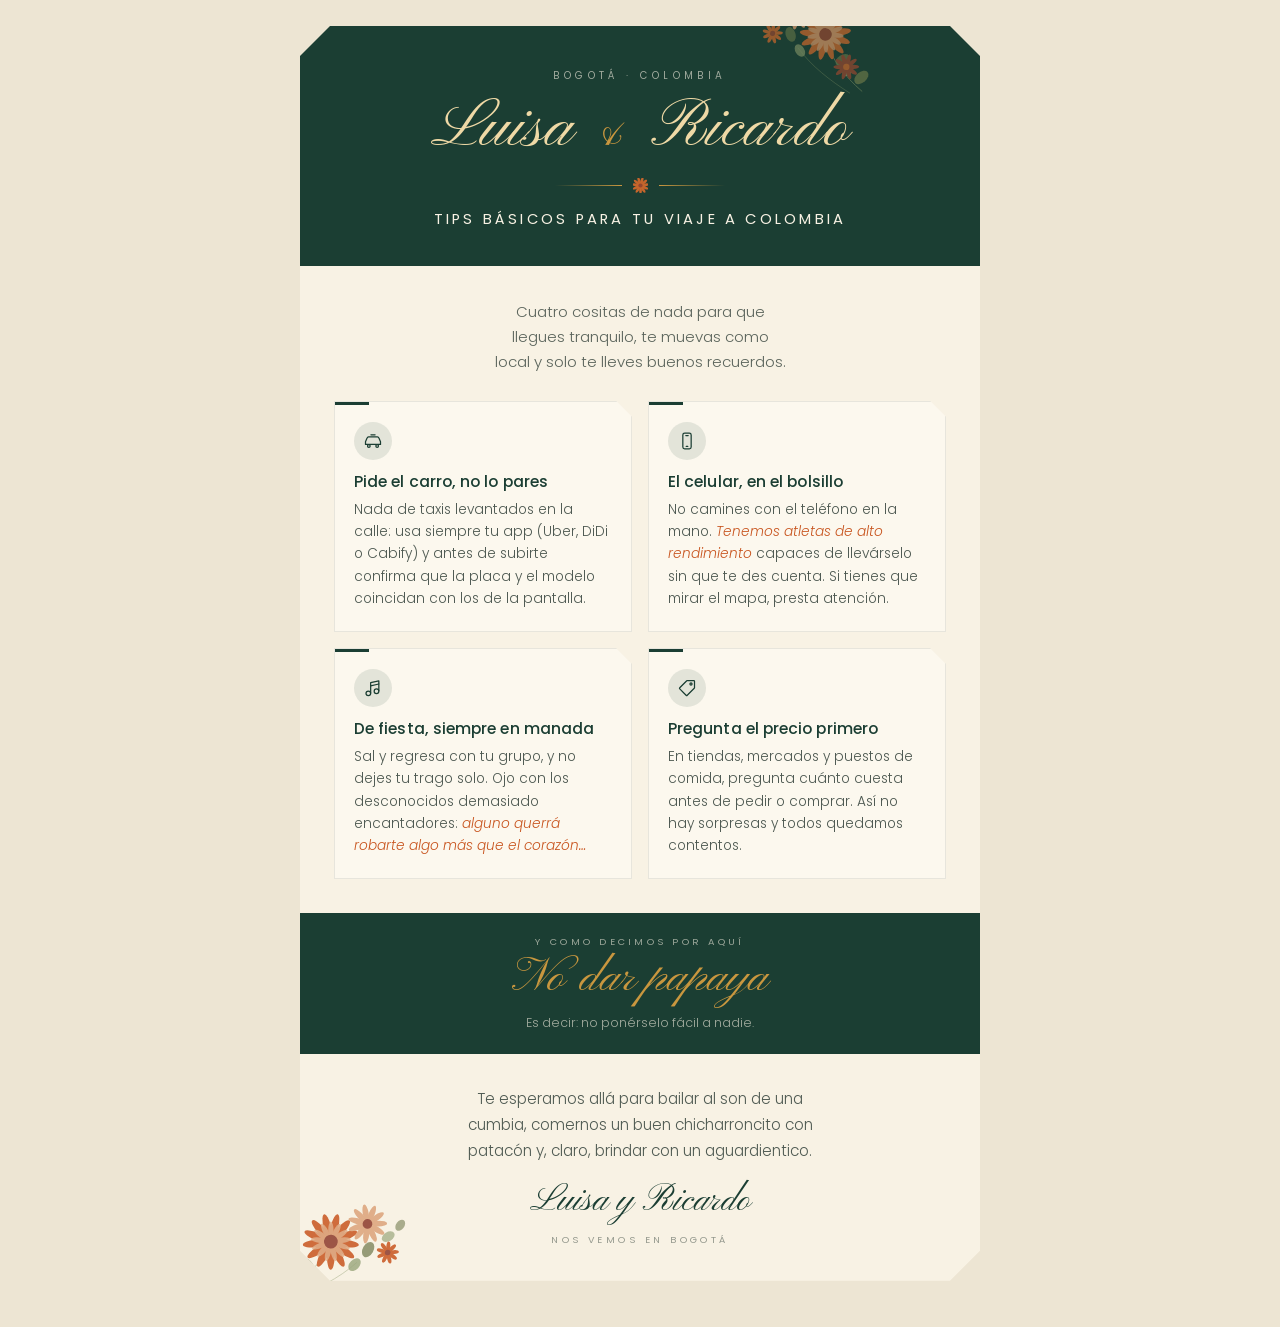
==== tips-colombia-luisa-ricardo-v2.html @ e7cc008c "Web de la boda: invitacion, guia de viaje y RSVP - Portada con carrusel de fotos y cuenta regresiva " ====
<!DOCTYPE html>
<html lang="es">
<head>
<meta charset="UTF-8">
<meta name="viewport" content="width=device-width, initial-scale=1">
<title>Tips básicos para tu viaje a Colombia · Luisa y Ricardo</title>
<link rel="preconnect" href="https://fonts.googleapis.com">
<link rel="preconnect" href="https://fonts.gstatic.com" crossorigin>
<link href="https://fonts.googleapis.com/css2?family=Pinyon+Script&family=Poppins:wght@300;400;500&display=swap" rel="stylesheet">
<style>
  :root{
    --lino:#F8F2E4;
    --lino-claro:#FCF8EE;
    --bosque:#1B3E33;
    --bosque-hondo:#14302700;
    --oliva:#5F6B3A;
    --salvia:#8A9A6B;
    --naranja:#C8551F;
    --vino:#6B1B2C;
    --oro:#C9973F;
    --oro-claro:#EFD9A6;
    --tinta:#33413A;
    --script:'Pinyon Script','Snell Roundhand',cursive;
    --sans:'Poppins','Century Gothic','Helvetica Neue',Arial,sans-serif;
    --corte:30px;
  }

  *{box-sizing:border-box;margin:0;padding:0}

  body{
    background:#EDE5D3;
    font-family:var(--sans);
    font-weight:300;
    color:var(--tinta);
    display:flex;
    justify-content:center;
    padding:26px 13px 46px;
    -webkit-font-smoothing:antialiased;
  }

  .hoja{
    width:100%;
    max-width:680px;
    background:var(--lino);
    overflow:hidden;
    clip-path:polygon(var(--corte) 0,calc(100% - var(--corte)) 0,100% var(--corte),100% calc(100% - var(--corte)),calc(100% - var(--corte)) 100%,var(--corte) 100%,0 calc(100% - var(--corte)),0 var(--corte));
    animation:entrada .8s ease-out both;
  }

  /* ---------- Cabecera ---------- */
  .cabecera{
    background:var(--bosque);
    text-align:center;
    padding:clamp(30px,7vw,42px) 26px clamp(26px,6vw,34px);
  }

  .lugar{
    font-size:.63rem;
    font-weight:400;
    letter-spacing:.44em;
    text-transform:uppercase;
    color:rgba(248,242,228,.6);
  }

  .nombres{
    font-family:var(--script);
    font-weight:400;
    font-size:clamp(2.9rem,11vw,4.2rem);
    line-height:1;
    color:var(--oro-claro);
    margin-top:12px;
  }
  .nombres .y{color:var(--oro);font-size:.72em;padding:0 .08em}

  .ramita-fila{
    display:flex;
    align-items:center;
    justify-content:center;
    gap:11px;
    width:170px;
    margin:15px auto 14px;
  }
  .ramita-fila .hilo{flex:1;height:1px;background:linear-gradient(90deg,transparent,var(--oro))}
  .ramita-fila .hilo:last-child{background:linear-gradient(90deg,var(--oro),transparent)}

  .titulo{
    font-size:clamp(.76rem,3vw,.92rem);
    font-weight:400;
    letter-spacing:.22em;
    text-transform:uppercase;
    color:var(--lino);
    line-height:1.7;
  }


  /* ---------- Flores ---------- */
  .cabecera,.cierre{position:relative;overflow:hidden}
  .cabecera>*:not(.ramillete),.cierre>*:not(.ramillete){position:relative;z-index:2}

  .ramillete{
    position:absolute;
    width:clamp(112px,23vw,168px);
    height:auto;
    pointer-events:none;
    z-index:0;
  }
  .ramillete--cabecera{
    width:clamp(96px,19vw,128px);
    top:-25px;right:-30px;
    transform:scaleX(-1) rotate(-6deg);
    transform-origin:top left;
    opacity:.72;
  }
  .ramillete--cierre{
    width:clamp(104px,20vw,140px);
    bottom:-26px;left:-28px;
    transform:rotate(6deg);
    opacity:.85;
  }
  .flor-divisor{width:15px;height:15px;flex:0 0 auto}

  /* ---------- Cuerpo ---------- */
  .cuerpo{padding:clamp(24px,5.5vw,34px) clamp(18px,5vw,34px) clamp(26px,6vw,34px)}

  .entrada{
    text-align:center;
    font-size:.94rem;
    line-height:1.65;
    color:rgba(51,65,58,.8);
    max-width:44ch;
    margin:0 auto clamp(20px,4.5vw,26px);
    text-wrap:balance;
  }

  .tips{
    list-style:none;
    display:grid;
    grid-template-columns:1fr 1fr;
    gap:clamp(12px,2.6vw,16px);
  }

  .tip{
    --acento:var(--bosque);
    position:relative;
    background:var(--lino-claro);
    border:1px solid rgba(51,65,58,.1);
    padding:20px 19px 21px;
    clip-path:polygon(0 0,calc(100% - 16px) 0,100% 16px,100% 100%,0 100%);
  }
  .tip::after{
    content:"";
    position:absolute;
    top:0;left:0;
    width:34px;height:3px;
    background:var(--acento);
  }


  .sello{
    width:38px;height:38px;
    display:grid;place-items:center;
    border-radius:50%;
    background:color-mix(in srgb,var(--acento) 11%,transparent);
    margin-bottom:12px;
  }
  .sello svg{width:20px;height:20px;stroke:var(--acento);fill:none;stroke-width:1.5;stroke-linecap:round;stroke-linejoin:round}

  .tip h3{
    font-size:.98rem;
    font-weight:500;
    letter-spacing:.005em;
    color:var(--acento);
    line-height:1.3;
    margin-bottom:7px;
  }
  .tip p{font-size:.855rem;line-height:1.62;color:rgba(51,65,58,.88)}
  .guino{color:var(--naranja);font-style:italic}

  /* ---------- Franja del dicho ---------- */
  .franja{
    background:var(--bosque);
    text-align:center;
    padding:22px 24px 20px;
  }
  .franja .previa{
    font-size:.6rem;
    font-weight:400;
    letter-spacing:.34em;
    text-transform:uppercase;
    color:rgba(248,242,228,.58);
  }
  .franja strong{
    display:block;
    font-family:var(--script);
    font-weight:400;
    font-size:clamp(2.2rem,8vw,3rem);
    line-height:1.1;
    color:var(--oro);
    margin:4px 0 3px;
  }
  .franja em{font-style:normal;font-size:.78rem;color:rgba(248,242,228,.62)}

  /* ---------- Cierre ---------- */
  .cierre{
    text-align:center;
    padding:clamp(24px,5.5vw,32px) clamp(22px,5vw,36px) clamp(26px,6vw,34px);
  }
  .cierre .despedida{
    font-size:.95rem;
    line-height:1.7;
    color:rgba(51,65,58,.85);
    max-width:46ch;
    margin:0 auto;
    text-wrap:balance;
  }
  .firma{
    font-family:var(--script);
    font-size:clamp(1.8rem,6.5vw,2.3rem);
    color:var(--bosque);
    margin-top:16px;
    line-height:1.2;
  }
  .nosvemos{
    font-size:.6rem;
    font-weight:400;
    letter-spacing:.36em;
    text-transform:uppercase;
    color:rgba(51,65,58,.5);
    margin-top:9px;
  }

  @keyframes entrada{from{opacity:0;transform:translateY(12px)}to{opacity:1;transform:none}}
  @media (prefers-reduced-motion:reduce){.hoja{animation:none}}

  @media (max-width:520px){
    :root{--corte:22px}
    .tips{grid-template-columns:1fr}
    .tip{padding:17px 17px 18px}
  }

  @media print{
    @page{size:A4;margin:9mm}
    body{background:#fff;padding:0;display:block}
    *{-webkit-print-color-adjust:exact;print-color-adjust:exact}
    .hoja{max-width:100%;animation:none}
    .cabecera{padding:24px 26px 21px}
    .nombres{font-size:3.1rem;margin-top:9px}
    .ramita-fila{margin:12px auto 12px}
    .titulo{font-size:.84rem}
    .cuerpo{padding:20px 32px 21px}
    .entrada{margin-bottom:16px;font-size:.9rem}
    .tips{grid-template-columns:1fr 1fr;gap:13px}
    .tip{padding:15px 16px 16px}
    .sello{width:33px;height:33px;margin-bottom:9px}
    .sello svg{width:18px;height:18px}
    .franja{padding:15px 24px 14px}
    .franja strong{font-size:2.4rem}
    .cierre{padding:20px 36px 24px}
    .firma{font-size:1.95rem;margin-top:10px}
    .nosvemos{margin-top:7px}
  }
</style>
</head>
<body>

<div class="hoja">

  <header class="cabecera">
    <svg class="ramillete ramillete--cabecera" viewBox="0 0 170 130" xmlns="http://www.w3.org/2000/svg" aria-hidden="true"><path d="M14 122C40 104 58 84 70 58" fill="none" stroke="#8A9A6B" stroke-width="1.1" stroke-linecap="round" opacity="0.75"/><path d="M30 126C58 112 84 96 104 74" fill="none" stroke="#8A9A6B" stroke-width="0.9" stroke-linecap="round" opacity="0.6"/><path d="M62 60C74 44 92 34 116 30" fill="none" stroke="#8A9A6B" stroke-width="0.9" stroke-linecap="round" opacity="0.6"/><ellipse cx="0" cy="-11.0" rx="7.0" ry="11.0" fill="#6E7C4A" opacity="0.9" transform="translate(24,112) rotate(-42)"/><ellipse cx="0" cy="-9.5" rx="6.2" ry="9.5" fill="#8A9A6B" opacity="0.85" transform="translate(40,104) rotate(-28)"/><ellipse cx="0" cy="-10.5" rx="6.8" ry="10.5" fill="#6E7C4A" opacity="0.8" transform="translate(52,90) rotate(-52)"/><ellipse cx="0" cy="-9.0" rx="6.0" ry="9.0" fill="#8A9A6B" opacity="0.8" transform="translate(96,84) rotate(38)"/><ellipse cx="0" cy="-10.0" rx="6.5" ry="10.0" fill="#6E7C4A" opacity="0.75" transform="translate(112,66) rotate(24)"/><ellipse cx="0" cy="-8.5" rx="5.6" ry="8.5" fill="#8A9A6B" opacity="0.7" transform="translate(132,44) rotate(52)"/><ellipse cx="0" cy="-7.5" rx="5.0" ry="7.5" fill="#6E7C4A" opacity="0.6" transform="translate(148,30) rotate(30)"/><g transform="translate(70,52)"><g fill="#C4652C"><ellipse cx="0" cy="-18.6" rx="4.6" ry="15.6" transform="rotate(8.0)"/><ellipse cx="0" cy="-18.6" rx="4.6" ry="15.6" transform="rotate(35.7)"/><ellipse cx="0" cy="-18.6" rx="4.6" ry="15.6" transform="rotate(63.4)"/><ellipse cx="0" cy="-18.6" rx="4.6" ry="15.6" transform="rotate(91.1)"/><ellipse cx="0" cy="-18.6" rx="4.6" ry="15.6" transform="rotate(118.8)"/><ellipse cx="0" cy="-18.6" rx="4.6" ry="15.6" transform="rotate(146.5)"/><ellipse cx="0" cy="-18.6" rx="4.6" ry="15.6" transform="rotate(174.2)"/><ellipse cx="0" cy="-18.6" rx="4.6" ry="15.6" transform="rotate(201.8)"/><ellipse cx="0" cy="-18.6" rx="4.6" ry="15.6" transform="rotate(229.5)"/><ellipse cx="0" cy="-18.6" rx="4.6" ry="15.6" transform="rotate(257.2)"/><ellipse cx="0" cy="-18.6" rx="4.6" ry="15.6" transform="rotate(284.9)"/><ellipse cx="0" cy="-18.6" rx="4.6" ry="15.6" transform="rotate(312.6)"/><ellipse cx="0" cy="-18.6" rx="4.6" ry="15.6" transform="rotate(340.3)"/></g><g fill="#D49A6E" opacity=".85"><ellipse cx="0" cy="-13.5" rx="3.3" ry="10.8" transform="rotate(21.8)"/><ellipse cx="0" cy="-13.5" rx="3.3" ry="10.8" transform="rotate(49.5)"/><ellipse cx="0" cy="-13.5" rx="3.3" ry="10.8" transform="rotate(77.2)"/><ellipse cx="0" cy="-13.5" rx="3.3" ry="10.8" transform="rotate(104.9)"/><ellipse cx="0" cy="-13.5" rx="3.3" ry="10.8" transform="rotate(132.6)"/><ellipse cx="0" cy="-13.5" rx="3.3" ry="10.8" transform="rotate(160.3)"/><ellipse cx="0" cy="-13.5" rx="3.3" ry="10.8" transform="rotate(188.0)"/><ellipse cx="0" cy="-13.5" rx="3.3" ry="10.8" transform="rotate(215.7)"/><ellipse cx="0" cy="-13.5" rx="3.3" ry="10.8" transform="rotate(243.4)"/><ellipse cx="0" cy="-13.5" rx="3.3" ry="10.8" transform="rotate(271.1)"/><ellipse cx="0" cy="-13.5" rx="3.3" ry="10.8" transform="rotate(298.8)"/><ellipse cx="0" cy="-13.5" rx="3.3" ry="10.8" transform="rotate(326.5)"/><ellipse cx="0" cy="-13.5" rx="3.3" ry="10.8" transform="rotate(354.2)"/></g><circle r="8.4" fill="#93472F"/></g><g transform="translate(112,26)"><g fill="#D49A6E"><ellipse cx="0" cy="-13.0" rx="3.6" ry="10.9" transform="rotate(17.0)"/><ellipse cx="0" cy="-13.0" rx="3.6" ry="10.9" transform="rotate(49.7)"/><ellipse cx="0" cy="-13.0" rx="3.6" ry="10.9" transform="rotate(82.5)"/><ellipse cx="0" cy="-13.0" rx="3.6" ry="10.9" transform="rotate(115.2)"/><ellipse cx="0" cy="-13.0" rx="3.6" ry="10.9" transform="rotate(147.9)"/><ellipse cx="0" cy="-13.0" rx="3.6" ry="10.9" transform="rotate(180.6)"/><ellipse cx="0" cy="-13.0" rx="3.6" ry="10.9" transform="rotate(213.4)"/><ellipse cx="0" cy="-13.0" rx="3.6" ry="10.9" transform="rotate(246.1)"/><ellipse cx="0" cy="-13.0" rx="3.6" ry="10.9" transform="rotate(278.8)"/><ellipse cx="0" cy="-13.0" rx="3.6" ry="10.9" transform="rotate(311.5)"/><ellipse cx="0" cy="-13.0" rx="3.6" ry="10.9" transform="rotate(344.3)"/></g><circle r="5.9" fill="#93472F"/></g><g transform="translate(38,92)"><g fill="#93472F"><ellipse cx="0" cy="-9.3" rx="2.8" ry="7.8" transform="rotate(25.0)"/><ellipse cx="0" cy="-9.3" rx="2.8" ry="7.8" transform="rotate(61.0)"/><ellipse cx="0" cy="-9.3" rx="2.8" ry="7.8" transform="rotate(97.0)"/><ellipse cx="0" cy="-9.3" rx="2.8" ry="7.8" transform="rotate(133.0)"/><ellipse cx="0" cy="-9.3" rx="2.8" ry="7.8" transform="rotate(169.0)"/><ellipse cx="0" cy="-9.3" rx="2.8" ry="7.8" transform="rotate(205.0)"/><ellipse cx="0" cy="-9.3" rx="2.8" ry="7.8" transform="rotate(241.0)"/><ellipse cx="0" cy="-9.3" rx="2.8" ry="7.8" transform="rotate(277.0)"/><ellipse cx="0" cy="-9.3" rx="2.8" ry="7.8" transform="rotate(313.0)"/><ellipse cx="0" cy="-9.3" rx="2.8" ry="7.8" transform="rotate(349.0)"/></g><circle r="4.2" fill="#C4652C"/></g><g transform="translate(140,58)"><g fill="#C4652C"><ellipse cx="0" cy="-7.4" rx="2.4" ry="6.2" transform="rotate(40.0)"/><ellipse cx="0" cy="-7.4" rx="2.4" ry="6.2" transform="rotate(80.0)"/><ellipse cx="0" cy="-7.4" rx="2.4" ry="6.2" transform="rotate(120.0)"/><ellipse cx="0" cy="-7.4" rx="2.4" ry="6.2" transform="rotate(160.0)"/><ellipse cx="0" cy="-7.4" rx="2.4" ry="6.2" transform="rotate(200.0)"/><ellipse cx="0" cy="-7.4" rx="2.4" ry="6.2" transform="rotate(240.0)"/><ellipse cx="0" cy="-7.4" rx="2.4" ry="6.2" transform="rotate(280.0)"/><ellipse cx="0" cy="-7.4" rx="2.4" ry="6.2" transform="rotate(320.0)"/><ellipse cx="0" cy="-7.4" rx="2.4" ry="6.2" transform="rotate(360.0)"/></g><circle r="3.4" fill="#93472F"/></g></svg>
    <p class="lugar">Bogotá · Colombia</p>
    <h1 class="nombres">Luisa <span class="y">&amp;</span> Ricardo</h1>
    <div class="ramita-fila"><span class="hilo"></span><svg class="flor-divisor" viewBox="-17 -17 34 34" xmlns="http://www.w3.org/2000/svg" aria-hidden="true"><g transform="translate(0,0)"><g fill="#C4652C"><ellipse cx="0" cy="-10.5" rx="3.1" ry="8.8" transform="rotate(16.0)"/><ellipse cx="0" cy="-10.5" rx="3.1" ry="8.8" transform="rotate(48.7)"/><ellipse cx="0" cy="-10.5" rx="3.1" ry="8.8" transform="rotate(81.5)"/><ellipse cx="0" cy="-10.5" rx="3.1" ry="8.8" transform="rotate(114.2)"/><ellipse cx="0" cy="-10.5" rx="3.1" ry="8.8" transform="rotate(146.9)"/><ellipse cx="0" cy="-10.5" rx="3.1" ry="8.8" transform="rotate(179.6)"/><ellipse cx="0" cy="-10.5" rx="3.1" ry="8.8" transform="rotate(212.4)"/><ellipse cx="0" cy="-10.5" rx="3.1" ry="8.8" transform="rotate(245.1)"/><ellipse cx="0" cy="-10.5" rx="3.1" ry="8.8" transform="rotate(277.8)"/><ellipse cx="0" cy="-10.5" rx="3.1" ry="8.8" transform="rotate(310.5)"/><ellipse cx="0" cy="-10.5" rx="3.1" ry="8.8" transform="rotate(343.3)"/></g><circle r="4.8" fill="#93472F"/></g></svg><span class="hilo"></span></div>
    <h2 class="titulo">Tips básicos para tu viaje a Colombia</h2>
  </header>

  <section class="cuerpo">
    <p class="entrada">Cuatro cositas de nada para que llegues tranquilo, te muevas como local y solo te lleves buenos recuerdos.</p>

    <ul class="tips">

      <li class="tip">
        <div class="sello" aria-hidden="true">
          <svg viewBox="0 0 24 24"><path d="M3 16v-3.2l1.9-4.4A2 2 0 0 1 6.7 7h10.6a2 2 0 0 1 1.8 1.4L21 12.8V16"/><path d="M3 16h18"/><circle cx="7" cy="18" r="1.6"/><circle cx="17" cy="18" r="1.6"/><path d="M9.5 4.6h5"/></svg>
        </div>
        <h3>Pide el carro, no lo pares</h3>
        <p>Nada de taxis levantados en la calle: usa siempre tu app (Uber, DiDi o Cabify) y antes de subirte confirma que la placa y el modelo coincidan con los de la pantalla.</p>
      </li>

      <li class="tip">
        <div class="sello" aria-hidden="true">
          <svg viewBox="0 0 24 24"><rect x="7" y="2.5" width="10" height="19" rx="2.2"/><path d="M10.6 5.4h2.8"/><path d="M11 18.4h2"/></svg>
        </div>
        <h3>El celular, en el bolsillo</h3>
        <p>No camines con el teléfono en la mano. <span class="guino">Tenemos atletas de alto rendimiento</span> capaces de llevárselo sin que te des cuenta. Si tienes que mirar el mapa, presta atención.</p>
      </li>

      <li class="tip">
        <div class="sello" aria-hidden="true">
          <svg viewBox="0 0 24 24"><path d="M9.2 18V5.6L19 3.4v12"/><path d="M9.2 9.4 19 7.2"/><circle cx="6.4" cy="18.4" r="2.8"/><circle cx="16.2" cy="15.8" r="2.8"/></svg>
        </div>
        <h3>De fiesta, siempre en manada</h3>
        <p>Sal y regresa con tu grupo, y no dejes tu trago solo. Ojo con los desconocidos demasiado encantadores: <span class="guino">alguno querrá robarte algo más que el corazón…</span></p>
      </li>

      <li class="tip">
        <div class="sello" aria-hidden="true">
          <svg viewBox="0 0 24 24"><path d="M12.4 3H20a1 1 0 0 1 1 1v7.6a1 1 0 0 1-.3.7l-8.4 8.4a1 1 0 0 1-1.4 0l-7.6-7.6a1 1 0 0 1 0-1.4l8.4-8.4a1 1 0 0 1 .7-.3Z"/><circle cx="16.8" cy="7.2" r="1.3"/></svg>
        </div>
        <h3>Pregunta el precio primero</h3>
        <p>En tiendas, mercados y puestos de comida, pregunta cuánto cuesta antes de pedir o comprar. Así no hay sorpresas y todos quedamos contentos.</p>
      </li>

    </ul>
  </section>

  <div class="franja">
    <p class="previa">Y como decimos por aquí</p>
    <strong>No dar papaya</strong>
    <em>Es decir: no ponérselo fácil a nadie.</em>
  </div>

  <footer class="cierre">
    <svg class="ramillete ramillete--cierre" viewBox="0 0 170 130" xmlns="http://www.w3.org/2000/svg" aria-hidden="true"><path d="M14 122C40 104 58 84 70 58" fill="none" stroke="#8A9A6B" stroke-width="1.1" stroke-linecap="round" opacity="0.75"/><path d="M30 126C58 112 84 96 104 74" fill="none" stroke="#8A9A6B" stroke-width="0.9" stroke-linecap="round" opacity="0.6"/><path d="M62 60C74 44 92 34 116 30" fill="none" stroke="#8A9A6B" stroke-width="0.9" stroke-linecap="round" opacity="0.6"/><ellipse cx="0" cy="-11.0" rx="7.0" ry="11.0" fill="#5F6B3A" opacity="0.9" transform="translate(24,112) rotate(-42)"/><ellipse cx="0" cy="-9.5" rx="6.2" ry="9.5" fill="#8A9A6B" opacity="0.85" transform="translate(40,104) rotate(-28)"/><ellipse cx="0" cy="-10.5" rx="6.8" ry="10.5" fill="#5F6B3A" opacity="0.8" transform="translate(52,90) rotate(-52)"/><ellipse cx="0" cy="-9.0" rx="6.0" ry="9.0" fill="#8A9A6B" opacity="0.8" transform="translate(96,84) rotate(38)"/><ellipse cx="0" cy="-10.0" rx="6.5" ry="10.0" fill="#5F6B3A" opacity="0.75" transform="translate(112,66) rotate(24)"/><ellipse cx="0" cy="-8.5" rx="5.6" ry="8.5" fill="#8A9A6B" opacity="0.7" transform="translate(132,44) rotate(52)"/><ellipse cx="0" cy="-7.5" rx="5.0" ry="7.5" fill="#5F6B3A" opacity="0.6" transform="translate(148,30) rotate(30)"/><g transform="translate(70,52)"><g fill="#C8551F"><ellipse cx="0" cy="-18.6" rx="4.6" ry="15.6" transform="rotate(8.0)"/><ellipse cx="0" cy="-18.6" rx="4.6" ry="15.6" transform="rotate(35.7)"/><ellipse cx="0" cy="-18.6" rx="4.6" ry="15.6" transform="rotate(63.4)"/><ellipse cx="0" cy="-18.6" rx="4.6" ry="15.6" transform="rotate(91.1)"/><ellipse cx="0" cy="-18.6" rx="4.6" ry="15.6" transform="rotate(118.8)"/><ellipse cx="0" cy="-18.6" rx="4.6" ry="15.6" transform="rotate(146.5)"/><ellipse cx="0" cy="-18.6" rx="4.6" ry="15.6" transform="rotate(174.2)"/><ellipse cx="0" cy="-18.6" rx="4.6" ry="15.6" transform="rotate(201.8)"/><ellipse cx="0" cy="-18.6" rx="4.6" ry="15.6" transform="rotate(229.5)"/><ellipse cx="0" cy="-18.6" rx="4.6" ry="15.6" transform="rotate(257.2)"/><ellipse cx="0" cy="-18.6" rx="4.6" ry="15.6" transform="rotate(284.9)"/><ellipse cx="0" cy="-18.6" rx="4.6" ry="15.6" transform="rotate(312.6)"/><ellipse cx="0" cy="-18.6" rx="4.6" ry="15.6" transform="rotate(340.3)"/></g><g fill="#DCA37A" opacity=".85"><ellipse cx="0" cy="-13.5" rx="3.3" ry="10.8" transform="rotate(21.8)"/><ellipse cx="0" cy="-13.5" rx="3.3" ry="10.8" transform="rotate(49.5)"/><ellipse cx="0" cy="-13.5" rx="3.3" ry="10.8" transform="rotate(77.2)"/><ellipse cx="0" cy="-13.5" rx="3.3" ry="10.8" transform="rotate(104.9)"/><ellipse cx="0" cy="-13.5" rx="3.3" ry="10.8" transform="rotate(132.6)"/><ellipse cx="0" cy="-13.5" rx="3.3" ry="10.8" transform="rotate(160.3)"/><ellipse cx="0" cy="-13.5" rx="3.3" ry="10.8" transform="rotate(188.0)"/><ellipse cx="0" cy="-13.5" rx="3.3" ry="10.8" transform="rotate(215.7)"/><ellipse cx="0" cy="-13.5" rx="3.3" ry="10.8" transform="rotate(243.4)"/><ellipse cx="0" cy="-13.5" rx="3.3" ry="10.8" transform="rotate(271.1)"/><ellipse cx="0" cy="-13.5" rx="3.3" ry="10.8" transform="rotate(298.8)"/><ellipse cx="0" cy="-13.5" rx="3.3" ry="10.8" transform="rotate(326.5)"/><ellipse cx="0" cy="-13.5" rx="3.3" ry="10.8" transform="rotate(354.2)"/></g><circle r="8.4" fill="#8C3A2B"/></g><g transform="translate(112,26)"><g fill="#DCA37A"><ellipse cx="0" cy="-13.0" rx="3.6" ry="10.9" transform="rotate(17.0)"/><ellipse cx="0" cy="-13.0" rx="3.6" ry="10.9" transform="rotate(49.7)"/><ellipse cx="0" cy="-13.0" rx="3.6" ry="10.9" transform="rotate(82.5)"/><ellipse cx="0" cy="-13.0" rx="3.6" ry="10.9" transform="rotate(115.2)"/><ellipse cx="0" cy="-13.0" rx="3.6" ry="10.9" transform="rotate(147.9)"/><ellipse cx="0" cy="-13.0" rx="3.6" ry="10.9" transform="rotate(180.6)"/><ellipse cx="0" cy="-13.0" rx="3.6" ry="10.9" transform="rotate(213.4)"/><ellipse cx="0" cy="-13.0" rx="3.6" ry="10.9" transform="rotate(246.1)"/><ellipse cx="0" cy="-13.0" rx="3.6" ry="10.9" transform="rotate(278.8)"/><ellipse cx="0" cy="-13.0" rx="3.6" ry="10.9" transform="rotate(311.5)"/><ellipse cx="0" cy="-13.0" rx="3.6" ry="10.9" transform="rotate(344.3)"/></g><circle r="5.9" fill="#8C3A2B"/></g><g transform="translate(38,92)"><g fill="#8C3A2B"><ellipse cx="0" cy="-9.3" rx="2.8" ry="7.8" transform="rotate(25.0)"/><ellipse cx="0" cy="-9.3" rx="2.8" ry="7.8" transform="rotate(61.0)"/><ellipse cx="0" cy="-9.3" rx="2.8" ry="7.8" transform="rotate(97.0)"/><ellipse cx="0" cy="-9.3" rx="2.8" ry="7.8" transform="rotate(133.0)"/><ellipse cx="0" cy="-9.3" rx="2.8" ry="7.8" transform="rotate(169.0)"/><ellipse cx="0" cy="-9.3" rx="2.8" ry="7.8" transform="rotate(205.0)"/><ellipse cx="0" cy="-9.3" rx="2.8" ry="7.8" transform="rotate(241.0)"/><ellipse cx="0" cy="-9.3" rx="2.8" ry="7.8" transform="rotate(277.0)"/><ellipse cx="0" cy="-9.3" rx="2.8" ry="7.8" transform="rotate(313.0)"/><ellipse cx="0" cy="-9.3" rx="2.8" ry="7.8" transform="rotate(349.0)"/></g><circle r="4.2" fill="#C8551F"/></g><g transform="translate(140,58)"><g fill="#C8551F"><ellipse cx="0" cy="-7.4" rx="2.4" ry="6.2" transform="rotate(40.0)"/><ellipse cx="0" cy="-7.4" rx="2.4" ry="6.2" transform="rotate(80.0)"/><ellipse cx="0" cy="-7.4" rx="2.4" ry="6.2" transform="rotate(120.0)"/><ellipse cx="0" cy="-7.4" rx="2.4" ry="6.2" transform="rotate(160.0)"/><ellipse cx="0" cy="-7.4" rx="2.4" ry="6.2" transform="rotate(200.0)"/><ellipse cx="0" cy="-7.4" rx="2.4" ry="6.2" transform="rotate(240.0)"/><ellipse cx="0" cy="-7.4" rx="2.4" ry="6.2" transform="rotate(280.0)"/><ellipse cx="0" cy="-7.4" rx="2.4" ry="6.2" transform="rotate(320.0)"/><ellipse cx="0" cy="-7.4" rx="2.4" ry="6.2" transform="rotate(360.0)"/></g><circle r="3.4" fill="#8C3A2B"/></g></svg>
    <p class="despedida">Te esperamos allá para bailar al son de una cumbia, comernos un buen chicharroncito con patacón y, claro, brindar con un aguardientico.</p>
    <p class="firma">Luisa y Ricardo</p>
    <p class="nosvemos">Nos vemos en Bogotá</p>
  </footer>

</div>

</body>
</html>
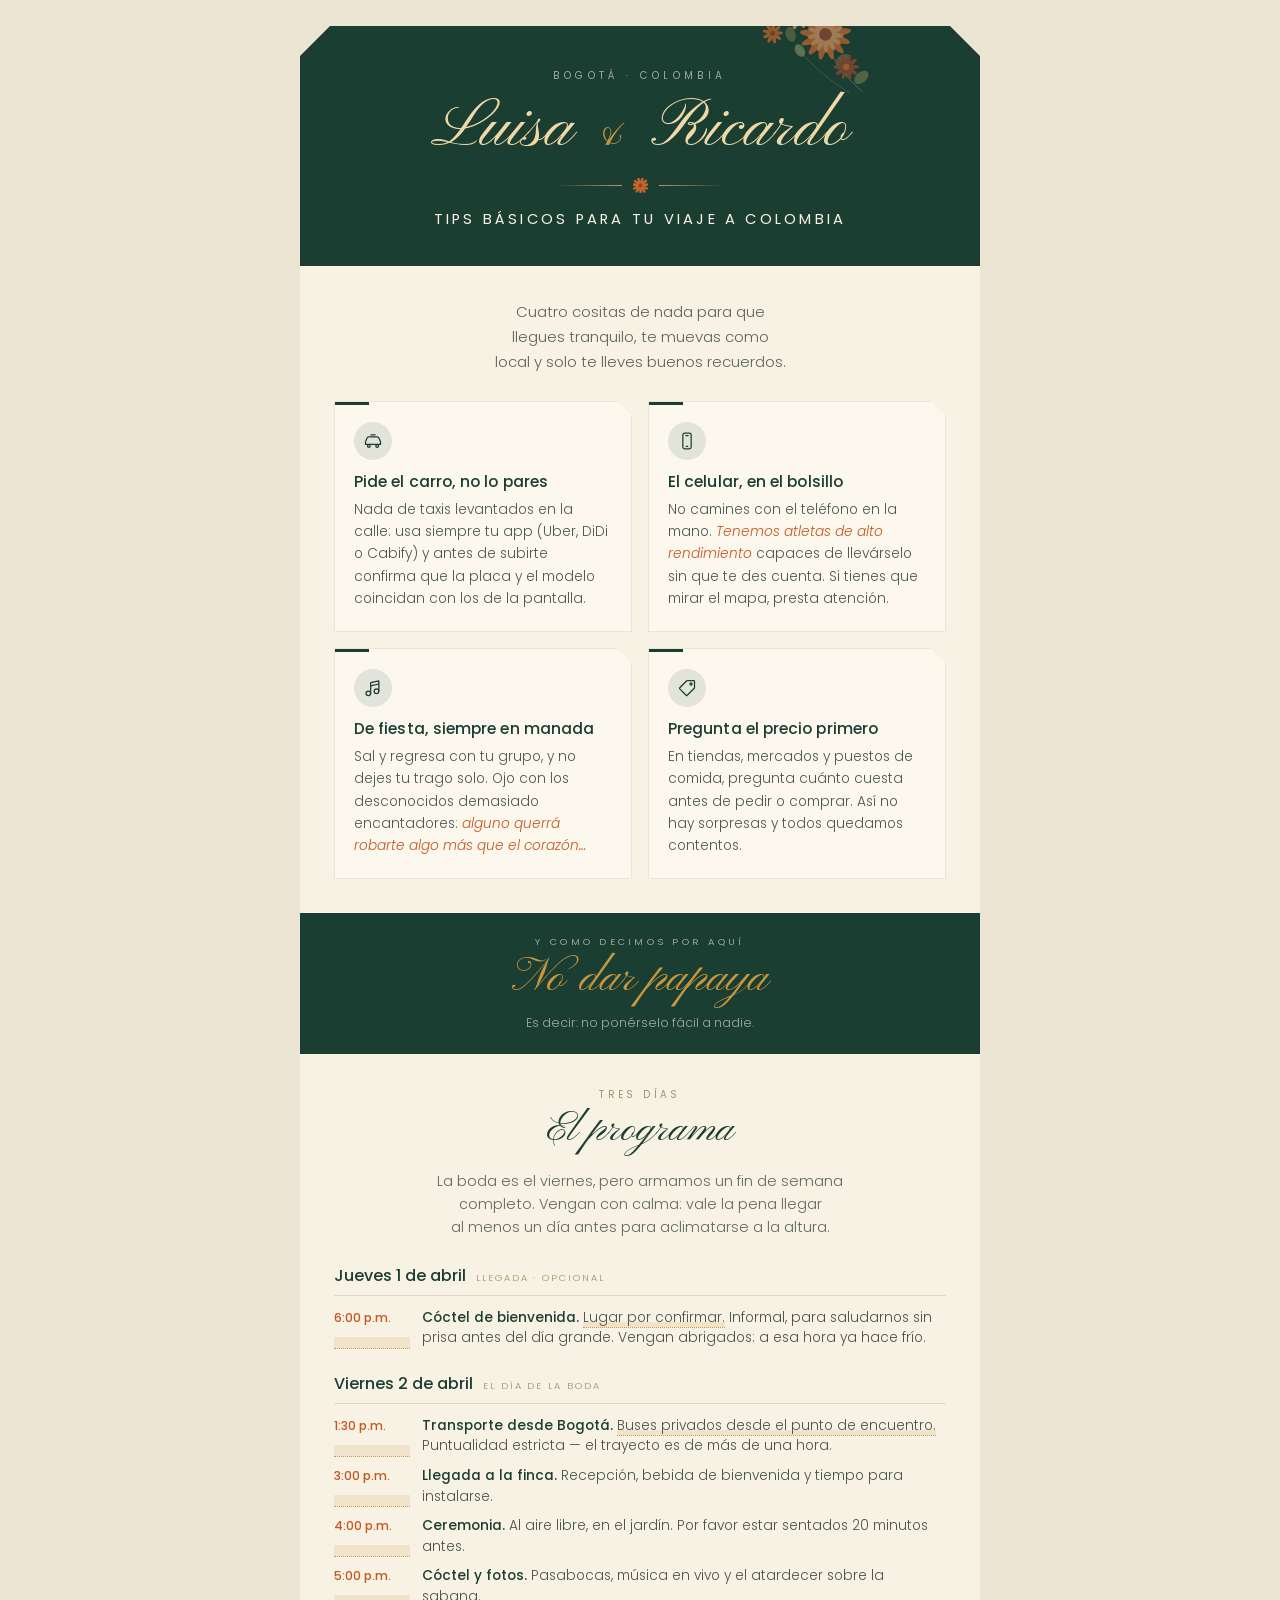
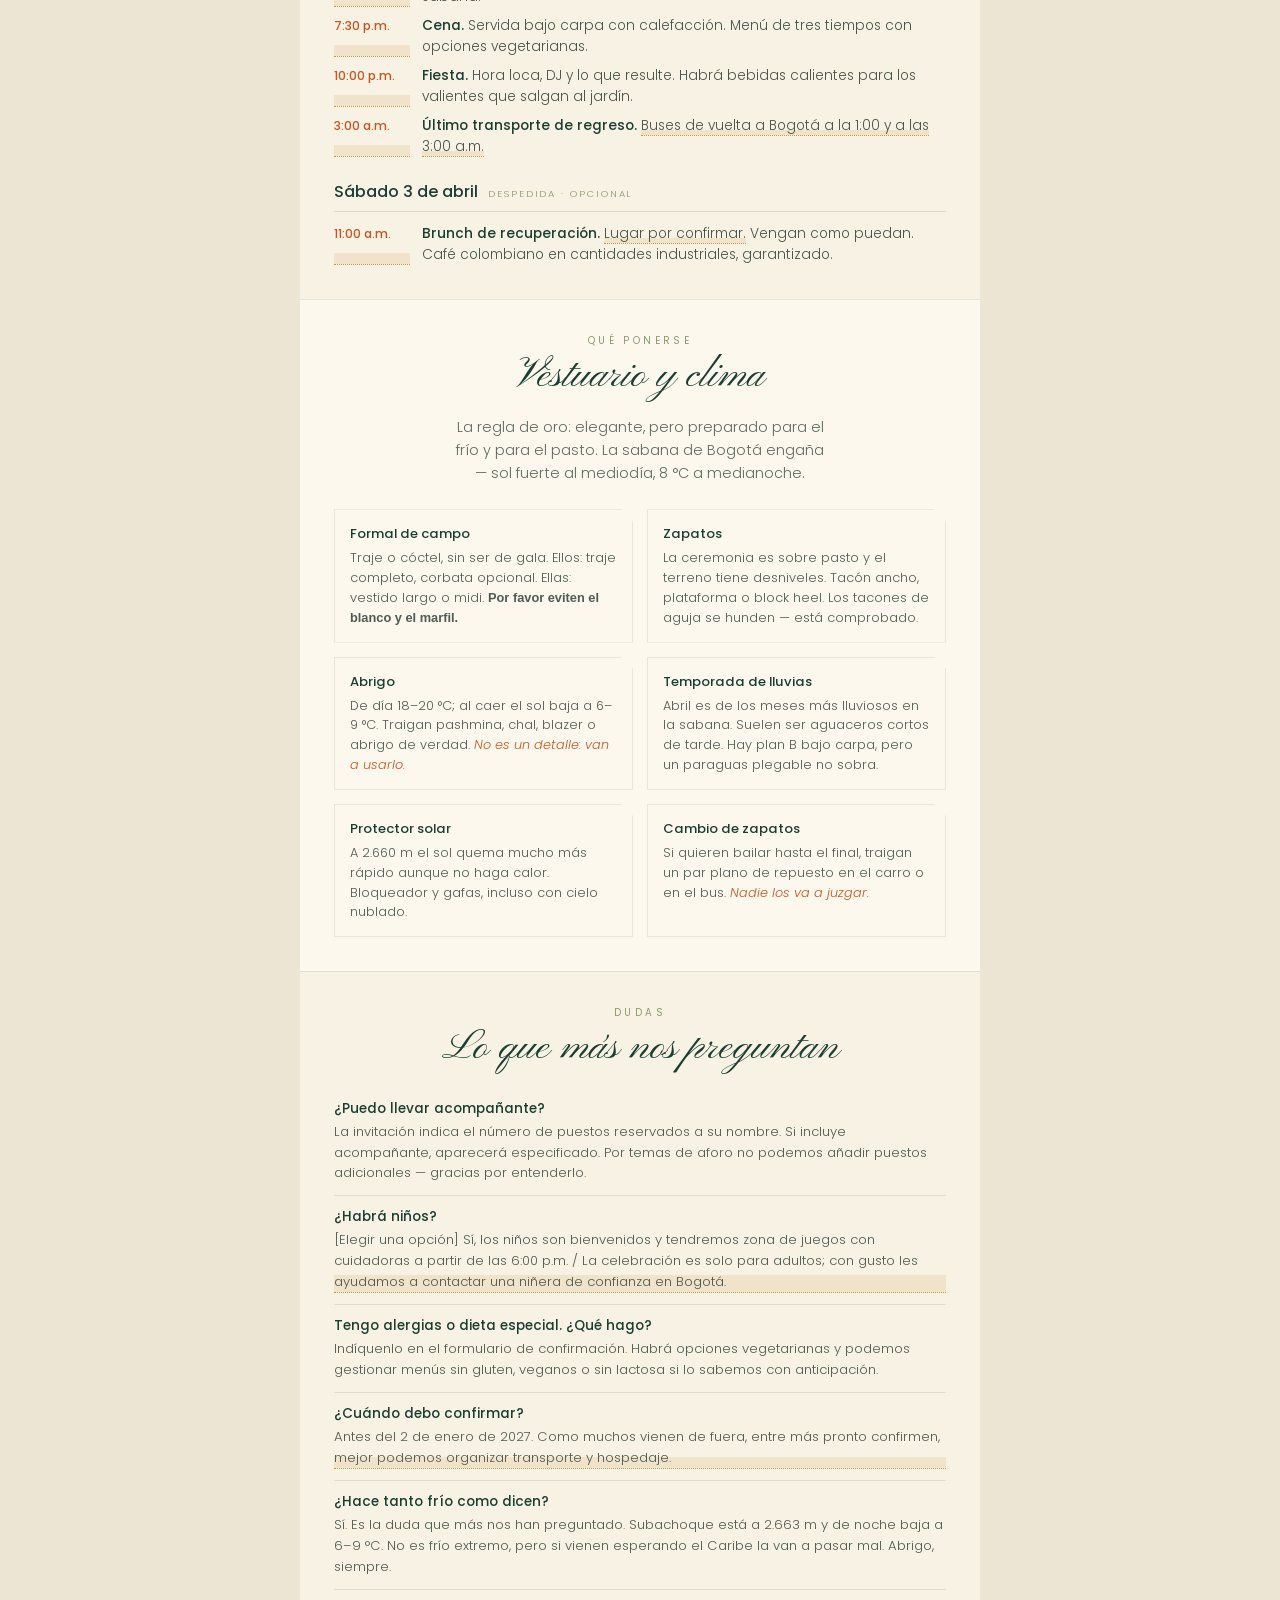
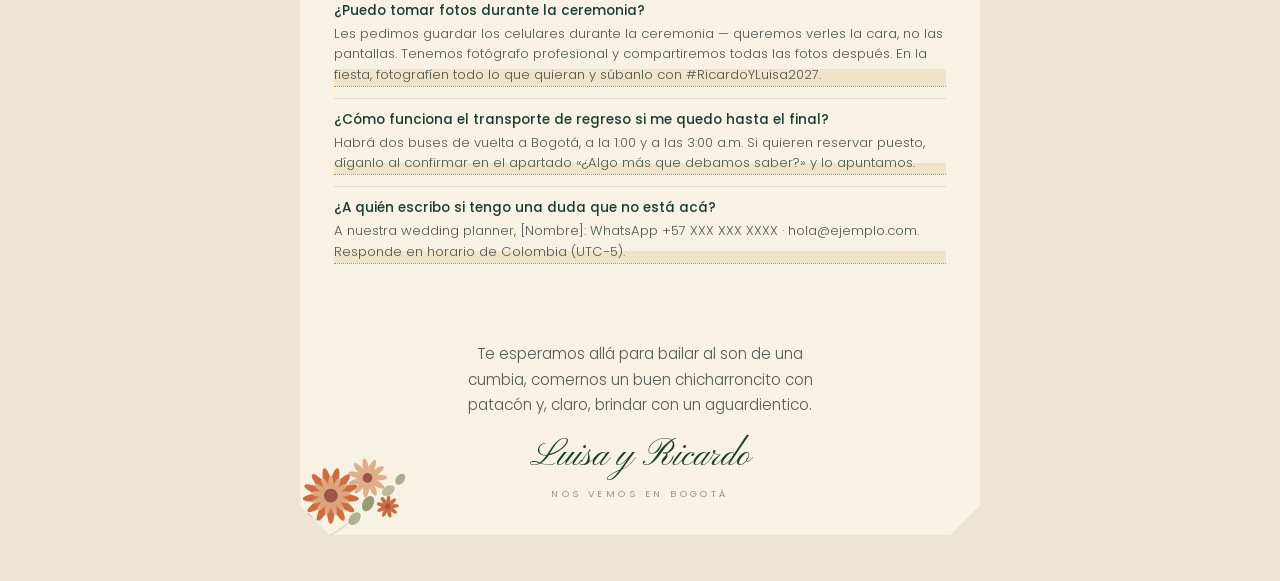
==== commit 203963c5: "Mover programa, vestuario y dudas a la guía del invitado - La web pasa de 12 a 9 secciones y el menú" ====
--- a/tips-colombia-luisa-ricardo-v2.html
+++ b/tips-colombia-luisa-ricardo-v2.html
@@ -3,7 +3,8 @@
 <head>
 <meta charset="UTF-8">
 <meta name="viewport" content="width=device-width, initial-scale=1">
-<title>Tips básicos para tu viaje a Colombia · Luisa y Ricardo</title>
+<title>Guía del invitado · Boda de Luisa y Ricardo</title>
+<meta name="robots" content="noindex, nofollow">
 <link rel="preconnect" href="https://fonts.googleapis.com">
 <link rel="preconnect" href="https://fonts.gstatic.com" crossorigin>
 <link href="https://fonts.googleapis.com/css2?family=Pinyon+Script&family=Poppins:wght@300;400;500&display=swap" rel="stylesheet">
@@ -176,6 +177,13 @@
   .tip p{font-size:.855rem;line-height:1.62;color:rgba(51,65,58,.88)}
   .guino{color:var(--naranja);font-style:italic}
 
+  /* Datos por confirmar: subrayado punteado, igual que en la web.
+     Cuando el dato sea definitivo, quita la palabra  ph  de la etiqueta. */
+  .ph{
+    border-bottom:1.5px dotted var(--oro);
+    background:linear-gradient(transparent 72%,rgba(201,151,63,.16) 72%);
+  }
+
   /* ---------- Franja del dicho ---------- */
   .franja{
     background:var(--bosque);
@@ -227,6 +235,63 @@
     text-transform:uppercase;
     color:rgba(51,65,58,.5);
     margin-top:9px;
+  }
+
+  /* ---------- Bloques añadidos: programa, vestuario y dudas ---------- */
+  .seccion{padding:clamp(24px,5.5vw,34px) clamp(18px,5vw,34px)}
+  .seccion + .seccion{border-top:1px solid rgba(51,65,58,.12)}
+  .seccion--crema{background:var(--lino-claro)}
+
+  .rotulo{
+    text-align:center;font-size:.62rem;font-weight:400;letter-spacing:.34em;
+    text-transform:uppercase;color:var(--salvia);margin-bottom:6px;
+  }
+  .seccion h2{
+    text-align:center;font-family:var(--script);font-weight:400;
+    font-size:clamp(1.9rem,7vw,2.6rem);line-height:1.1;color:var(--bosque);
+    margin-bottom:16px;
+  }
+  .seccion .intro{
+    text-align:center;font-size:.9rem;line-height:1.6;color:rgba(51,65,58,.78);
+    max-width:46ch;margin:0 auto clamp(18px,4vw,24px);text-wrap:balance;
+  }
+
+  /* Programa */
+  .dia{margin-bottom:22px}
+  .dia:last-child{margin-bottom:0}
+  .dia-cab{
+    display:flex;align-items:baseline;gap:10px;flex-wrap:wrap;
+    padding-bottom:7px;margin-bottom:12px;border-bottom:1px solid rgba(51,65,58,.14);
+  }
+  .dia-cab h3{font-size:1rem;font-weight:500;color:var(--bosque)}
+  .dia-cab span{font-size:.6rem;letter-spacing:.2em;text-transform:uppercase;color:var(--salvia)}
+  .horario{list-style:none}
+  .horario li{display:grid;grid-template-columns:76px 1fr;gap:12px;margin-bottom:9px}
+  .horario li:last-child{margin-bottom:0}
+  .horario .h{font-size:.76rem;font-weight:500;color:var(--naranja);padding-top:1px}
+  .horario .q{font-size:.855rem;line-height:1.5;color:rgba(51,65,58,.9)}
+  .horario .q b{font-weight:500;color:var(--bosque)}
+
+  /* Vestuario */
+  .prendas{list-style:none;display:grid;grid-template-columns:1fr 1fr;gap:clamp(10px,2.4vw,14px)}
+  .prenda{
+    background:var(--lino);border:1px solid rgba(51,65,58,.1);padding:14px 15px;
+    clip-path:polygon(0 0,calc(100% - 12px) 0,100% 12px,100% 100%,0 100%);
+  }
+  .seccion--crema .prenda{background:var(--lino-claro)}
+  .prenda h4{font-size:.82rem;font-weight:500;color:var(--bosque);margin-bottom:4px}
+  .prenda p{font-size:.8rem;line-height:1.55;color:rgba(51,65,58,.86)}
+
+  /* Dudas */
+  .dudas{list-style:none}
+  .duda{padding:11px 0;border-bottom:1px solid rgba(51,65,58,.12)}
+  .duda:last-child{border-bottom:0}
+  .duda h4{font-size:.85rem;font-weight:500;color:var(--bosque);margin-bottom:3px}
+  .duda p{font-size:.82rem;line-height:1.58;color:rgba(51,65,58,.86)}
+
+  @media (max-width:520px){
+    .prendas{grid-template-columns:1fr}
+    .horario li{grid-template-columns:66px 1fr;gap:9px}
   }
 
   @keyframes entrada{from{opacity:0;transform:translateY(12px)}to{opacity:1;transform:none}}
@@ -258,6 +323,19 @@
     .cierre{padding:20px 36px 24px}
     .firma{font-size:1.95rem;margin-top:10px}
     .nosvemos{margin-top:7px}
+
+    /* Bloques añadidos: que no se parta ninguno a mitad de página */
+    .seccion{padding:20px 32px;page-break-inside:auto}
+    .seccion h2{font-size:2rem;margin-bottom:12px}
+    .seccion .intro{margin-bottom:14px;font-size:.86rem}
+    .dia,.prenda,.duda{page-break-inside:avoid;break-inside:avoid}
+    .horario li{page-break-inside:avoid;break-inside:avoid}
+    .prendas{gap:10px}
+    .prenda{padding:12px 13px}
+    /* El programa empieza en hoja nueva: la primera cara queda como el
+       flyer original de cuatro consejos. */
+    .seccion:first-of-type{page-break-before:always}
+    .cierre{page-break-before:avoid}
   }
 </style>
 </head>
@@ -319,6 +397,115 @@
     <em>Es decir: no ponérselo fácil a nadie.</em>
   </div>
 
+  <!-- ══════════════ PROGRAMA DEL FIN DE SEMANA ══════════════ -->
+  <section class="seccion">
+    <p class="rotulo">Tres días</p>
+    <h2>El programa</h2>
+    <p class="intro">La boda es el viernes, pero armamos un fin de semana completo. Vengan con calma: vale la pena llegar al menos un día antes para aclimatarse a la altura.</p>
+
+    <div class="dia">
+      <div class="dia-cab"><h3>Jueves 1 de abril</h3><span>Llegada · Opcional</span></div>
+      <ul class="horario">
+        <li><span class="h ph">6:00 p.m.</span><span class="q"><b>Cóctel de bienvenida.</b> <span class="ph">Lugar por confirmar.</span> Informal, para saludarnos sin prisa antes del día grande. Vengan abrigados: a esa hora ya hace frío.</span></li>
+      </ul>
+    </div>
+
+    <div class="dia">
+      <div class="dia-cab"><h3>Viernes 2 de abril</h3><span>El día de la boda</span></div>
+      <ul class="horario">
+        <li><span class="h ph">1:30 p.m.</span><span class="q"><b>Transporte desde Bogotá.</b> <span class="ph">Buses privados desde el punto de encuentro.</span> Puntualidad estricta — el trayecto es de más de una hora.</span></li>
+        <li><span class="h ph">3:00 p.m.</span><span class="q"><b>Llegada a la finca.</b> Recepción, bebida de bienvenida y tiempo para instalarse.</span></li>
+        <li><span class="h ph">4:00 p.m.</span><span class="q"><b>Ceremonia.</b> Al aire libre, en el jardín. Por favor estar sentados 20 minutos antes.</span></li>
+        <li><span class="h ph">5:00 p.m.</span><span class="q"><b>Cóctel y fotos.</b> Pasabocas, música en vivo y el atardecer sobre la sabana.</span></li>
+        <li><span class="h ph">7:30 p.m.</span><span class="q"><b>Cena.</b> Servida bajo carpa con calefacción. Menú de tres tiempos con opciones vegetarianas.</span></li>
+        <li><span class="h ph">10:00 p.m.</span><span class="q"><b>Fiesta.</b> Hora loca, DJ y lo que resulte. Habrá bebidas calientes para los valientes que salgan al jardín.</span></li>
+        <li><span class="h ph">3:00 a.m.</span><span class="q"><b>Último transporte de regreso.</b> <span class="ph">Buses de vuelta a Bogotá a la 1:00 y a las 3:00 a.m.</span></span></li>
+      </ul>
+    </div>
+
+    <div class="dia">
+      <div class="dia-cab"><h3>Sábado 3 de abril</h3><span>Despedida · Opcional</span></div>
+      <ul class="horario">
+        <li><span class="h ph">11:00 a.m.</span><span class="q"><b>Brunch de recuperación.</b> <span class="ph">Lugar por confirmar.</span> Vengan como puedan. Café colombiano en cantidades industriales, garantizado.</span></li>
+      </ul>
+    </div>
+  </section>
+
+  <!-- ══════════════ VESTUARIO Y CLIMA ══════════════ -->
+  <section class="seccion seccion--crema">
+    <p class="rotulo">Qué ponerse</p>
+    <h2>Vestuario y clima</h2>
+    <p class="intro">La regla de oro: elegante, pero preparado para el frío y para el pasto. La sabana de Bogotá engaña — sol fuerte al mediodía, 8 °C a medianoche.</p>
+
+    <ul class="prendas">
+      <li class="prenda">
+        <h4>Formal de campo</h4>
+        <p>Traje o cóctel, sin ser de gala. Ellos: traje completo, corbata opcional. Ellas: vestido largo o midi. <b>Por favor eviten el blanco y el marfil.</b></p>
+      </li>
+      <li class="prenda">
+        <h4>Zapatos</h4>
+        <p>La ceremonia es sobre pasto y el terreno tiene desniveles. Tacón ancho, plataforma o block heel. Los tacones de aguja se hunden — está comprobado.</p>
+      </li>
+      <li class="prenda">
+        <h4>Abrigo</h4>
+        <p>De día 18–20 °C; al caer el sol baja a 6–9 °C. Traigan pashmina, chal, blazer o abrigo de verdad. <span class="guino">No es un detalle: van a usarlo.</span></p>
+      </li>
+      <li class="prenda">
+        <h4>Temporada de lluvias</h4>
+        <p>Abril es de los meses más lluviosos en la sabana. Suelen ser aguaceros cortos de tarde. Hay plan B bajo carpa, pero un paraguas plegable no sobra.</p>
+      </li>
+      <li class="prenda">
+        <h4>Protector solar</h4>
+        <p>A 2.660 m el sol quema mucho más rápido aunque no haga calor. Bloqueador y gafas, incluso con cielo nublado.</p>
+      </li>
+      <li class="prenda">
+        <h4>Cambio de zapatos</h4>
+        <p>Si quieren bailar hasta el final, traigan un par plano de repuesto en el carro o en el bus. <span class="guino">Nadie los va a juzgar.</span></p>
+      </li>
+    </ul>
+  </section>
+
+  <!-- ══════════════ DUDAS FRECUENTES ══════════════ -->
+  <section class="seccion">
+    <p class="rotulo">Dudas</p>
+    <h2>Lo que más nos preguntan</h2>
+
+    <ul class="dudas">
+      <li class="duda">
+        <h4>¿Puedo llevar acompañante?</h4>
+        <p>La invitación indica el número de puestos reservados a su nombre. Si incluye acompañante, aparecerá especificado. Por temas de aforo no podemos añadir puestos adicionales — gracias por entenderlo.</p>
+      </li>
+      <li class="duda">
+        <h4>¿Habrá niños?</h4>
+        <p class="ph">[Elegir una opción] Sí, los niños son bienvenidos y tendremos zona de juegos con cuidadoras a partir de las 6:00 p.m. / La celebración es solo para adultos; con gusto les ayudamos a contactar una niñera de confianza en Bogotá.</p>
+      </li>
+      <li class="duda">
+        <h4>Tengo alergias o dieta especial. ¿Qué hago?</h4>
+        <p>Indíquenlo en el formulario de confirmación. Habrá opciones vegetarianas y podemos gestionar menús sin gluten, veganos o sin lactosa si lo sabemos con anticipación.</p>
+      </li>
+      <li class="duda">
+        <h4>¿Cuándo debo confirmar?</h4>
+        <p class="ph">Antes del 2 de enero de 2027. Como muchos vienen de fuera, entre más pronto confirmen, mejor podemos organizar transporte y hospedaje.</p>
+      </li>
+      <li class="duda">
+        <h4>¿Hace tanto frío como dicen?</h4>
+        <p>Sí. Es la duda que más nos han preguntado. Subachoque está a 2.663 m y de noche baja a 6–9 °C. No es frío extremo, pero si vienen esperando el Caribe la van a pasar mal. Abrigo, siempre.</p>
+      </li>
+      <li class="duda">
+        <h4>¿Puedo tomar fotos durante la ceremonia?</h4>
+        <p class="ph">Les pedimos guardar los celulares durante la ceremonia — queremos verles la cara, no las pantallas. Tenemos fotógrafo profesional y compartiremos todas las fotos después. En la fiesta, fotografíen todo lo que quieran y súbanlo con #RicardoYLuisa2027.</p>
+      </li>
+      <li class="duda">
+        <h4>¿Cómo funciona el transporte de regreso si me quedo hasta el final?</h4>
+        <p class="ph">Habrá dos buses de vuelta a Bogotá, a la 1:00 y a las 3:00 a.m. Si quieren reservar puesto, díganlo al confirmar en el apartado «¿Algo más que debamos saber?» y lo apuntamos.</p>
+      </li>
+      <li class="duda">
+        <h4>¿A quién escribo si tengo una duda que no está acá?</h4>
+        <p class="ph">A nuestra wedding planner, [Nombre]: WhatsApp +57 XXX XXX XXXX · hola@ejemplo.com. Responde en horario de Colombia (UTC−5).</p>
+      </li>
+    </ul>
+  </section>
+
   <footer class="cierre">
     <svg class="ramillete ramillete--cierre" viewBox="0 0 170 130" xmlns="http://www.w3.org/2000/svg" aria-hidden="true"><path d="M14 122C40 104 58 84 70 58" fill="none" stroke="#8A9A6B" stroke-width="1.1" stroke-linecap="round" opacity="0.75"/><path d="M30 126C58 112 84 96 104 74" fill="none" stroke="#8A9A6B" stroke-width="0.9" stroke-linecap="round" opacity="0.6"/><path d="M62 60C74 44 92 34 116 30" fill="none" stroke="#8A9A6B" stroke-width="0.9" stroke-linecap="round" opacity="0.6"/><ellipse cx="0" cy="-11.0" rx="7.0" ry="11.0" fill="#5F6B3A" opacity="0.9" transform="translate(24,112) rotate(-42)"/><ellipse cx="0" cy="-9.5" rx="6.2" ry="9.5" fill="#8A9A6B" opacity="0.85" transform="translate(40,104) rotate(-28)"/><ellipse cx="0" cy="-10.5" rx="6.8" ry="10.5" fill="#5F6B3A" opacity="0.8" transform="translate(52,90) rotate(-52)"/><ellipse cx="0" cy="-9.0" rx="6.0" ry="9.0" fill="#8A9A6B" opacity="0.8" transform="translate(96,84) rotate(38)"/><ellipse cx="0" cy="-10.0" rx="6.5" ry="10.0" fill="#5F6B3A" opacity="0.75" transform="translate(112,66) rotate(24)"/><ellipse cx="0" cy="-8.5" rx="5.6" ry="8.5" fill="#8A9A6B" opacity="0.7" transform="translate(132,44) rotate(52)"/><ellipse cx="0" cy="-7.5" rx="5.0" ry="7.5" fill="#5F6B3A" opacity="0.6" transform="translate(148,30) rotate(30)"/><g transform="translate(70,52)"><g fill="#C8551F"><ellipse cx="0" cy="-18.6" rx="4.6" ry="15.6" transform="rotate(8.0)"/><ellipse cx="0" cy="-18.6" rx="4.6" ry="15.6" transform="rotate(35.7)"/><ellipse cx="0" cy="-18.6" rx="4.6" ry="15.6" transform="rotate(63.4)"/><ellipse cx="0" cy="-18.6" rx="4.6" ry="15.6" transform="rotate(91.1)"/><ellipse cx="0" cy="-18.6" rx="4.6" ry="15.6" transform="rotate(118.8)"/><ellipse cx="0" cy="-18.6" rx="4.6" ry="15.6" transform="rotate(146.5)"/><ellipse cx="0" cy="-18.6" rx="4.6" ry="15.6" transform="rotate(174.2)"/><ellipse cx="0" cy="-18.6" rx="4.6" ry="15.6" transform="rotate(201.8)"/><ellipse cx="0" cy="-18.6" rx="4.6" ry="15.6" transform="rotate(229.5)"/><ellipse cx="0" cy="-18.6" rx="4.6" ry="15.6" transform="rotate(257.2)"/><ellipse cx="0" cy="-18.6" rx="4.6" ry="15.6" transform="rotate(284.9)"/><ellipse cx="0" cy="-18.6" rx="4.6" ry="15.6" transform="rotate(312.6)"/><ellipse cx="0" cy="-18.6" rx="4.6" ry="15.6" transform="rotate(340.3)"/></g><g fill="#DCA37A" opacity=".85"><ellipse cx="0" cy="-13.5" rx="3.3" ry="10.8" transform="rotate(21.8)"/><ellipse cx="0" cy="-13.5" rx="3.3" ry="10.8" transform="rotate(49.5)"/><ellipse cx="0" cy="-13.5" rx="3.3" ry="10.8" transform="rotate(77.2)"/><ellipse cx="0" cy="-13.5" rx="3.3" ry="10.8" transform="rotate(104.9)"/><ellipse cx="0" cy="-13.5" rx="3.3" ry="10.8" transform="rotate(132.6)"/><ellipse cx="0" cy="-13.5" rx="3.3" ry="10.8" transform="rotate(160.3)"/><ellipse cx="0" cy="-13.5" rx="3.3" ry="10.8" transform="rotate(188.0)"/><ellipse cx="0" cy="-13.5" rx="3.3" ry="10.8" transform="rotate(215.7)"/><ellipse cx="0" cy="-13.5" rx="3.3" ry="10.8" transform="rotate(243.4)"/><ellipse cx="0" cy="-13.5" rx="3.3" ry="10.8" transform="rotate(271.1)"/><ellipse cx="0" cy="-13.5" rx="3.3" ry="10.8" transform="rotate(298.8)"/><ellipse cx="0" cy="-13.5" rx="3.3" ry="10.8" transform="rotate(326.5)"/><ellipse cx="0" cy="-13.5" rx="3.3" ry="10.8" transform="rotate(354.2)"/></g><circle r="8.4" fill="#8C3A2B"/></g><g transform="translate(112,26)"><g fill="#DCA37A"><ellipse cx="0" cy="-13.0" rx="3.6" ry="10.9" transform="rotate(17.0)"/><ellipse cx="0" cy="-13.0" rx="3.6" ry="10.9" transform="rotate(49.7)"/><ellipse cx="0" cy="-13.0" rx="3.6" ry="10.9" transform="rotate(82.5)"/><ellipse cx="0" cy="-13.0" rx="3.6" ry="10.9" transform="rotate(115.2)"/><ellipse cx="0" cy="-13.0" rx="3.6" ry="10.9" transform="rotate(147.9)"/><ellipse cx="0" cy="-13.0" rx="3.6" ry="10.9" transform="rotate(180.6)"/><ellipse cx="0" cy="-13.0" rx="3.6" ry="10.9" transform="rotate(213.4)"/><ellipse cx="0" cy="-13.0" rx="3.6" ry="10.9" transform="rotate(246.1)"/><ellipse cx="0" cy="-13.0" rx="3.6" ry="10.9" transform="rotate(278.8)"/><ellipse cx="0" cy="-13.0" rx="3.6" ry="10.9" transform="rotate(311.5)"/><ellipse cx="0" cy="-13.0" rx="3.6" ry="10.9" transform="rotate(344.3)"/></g><circle r="5.9" fill="#8C3A2B"/></g><g transform="translate(38,92)"><g fill="#8C3A2B"><ellipse cx="0" cy="-9.3" rx="2.8" ry="7.8" transform="rotate(25.0)"/><ellipse cx="0" cy="-9.3" rx="2.8" ry="7.8" transform="rotate(61.0)"/><ellipse cx="0" cy="-9.3" rx="2.8" ry="7.8" transform="rotate(97.0)"/><ellipse cx="0" cy="-9.3" rx="2.8" ry="7.8" transform="rotate(133.0)"/><ellipse cx="0" cy="-9.3" rx="2.8" ry="7.8" transform="rotate(169.0)"/><ellipse cx="0" cy="-9.3" rx="2.8" ry="7.8" transform="rotate(205.0)"/><ellipse cx="0" cy="-9.3" rx="2.8" ry="7.8" transform="rotate(241.0)"/><ellipse cx="0" cy="-9.3" rx="2.8" ry="7.8" transform="rotate(277.0)"/><ellipse cx="0" cy="-9.3" rx="2.8" ry="7.8" transform="rotate(313.0)"/><ellipse cx="0" cy="-9.3" rx="2.8" ry="7.8" transform="rotate(349.0)"/></g><circle r="4.2" fill="#C8551F"/></g><g transform="translate(140,58)"><g fill="#C8551F"><ellipse cx="0" cy="-7.4" rx="2.4" ry="6.2" transform="rotate(40.0)"/><ellipse cx="0" cy="-7.4" rx="2.4" ry="6.2" transform="rotate(80.0)"/><ellipse cx="0" cy="-7.4" rx="2.4" ry="6.2" transform="rotate(120.0)"/><ellipse cx="0" cy="-7.4" rx="2.4" ry="6.2" transform="rotate(160.0)"/><ellipse cx="0" cy="-7.4" rx="2.4" ry="6.2" transform="rotate(200.0)"/><ellipse cx="0" cy="-7.4" rx="2.4" ry="6.2" transform="rotate(240.0)"/><ellipse cx="0" cy="-7.4" rx="2.4" ry="6.2" transform="rotate(280.0)"/><ellipse cx="0" cy="-7.4" rx="2.4" ry="6.2" transform="rotate(320.0)"/><ellipse cx="0" cy="-7.4" rx="2.4" ry="6.2" transform="rotate(360.0)"/></g><circle r="3.4" fill="#8C3A2B"/></g></svg>
     <p class="despedida">Te esperamos allá para bailar al son de una cumbia, comernos un buen chicharroncito con patacón y, claro, brindar con un aguardientico.</p>
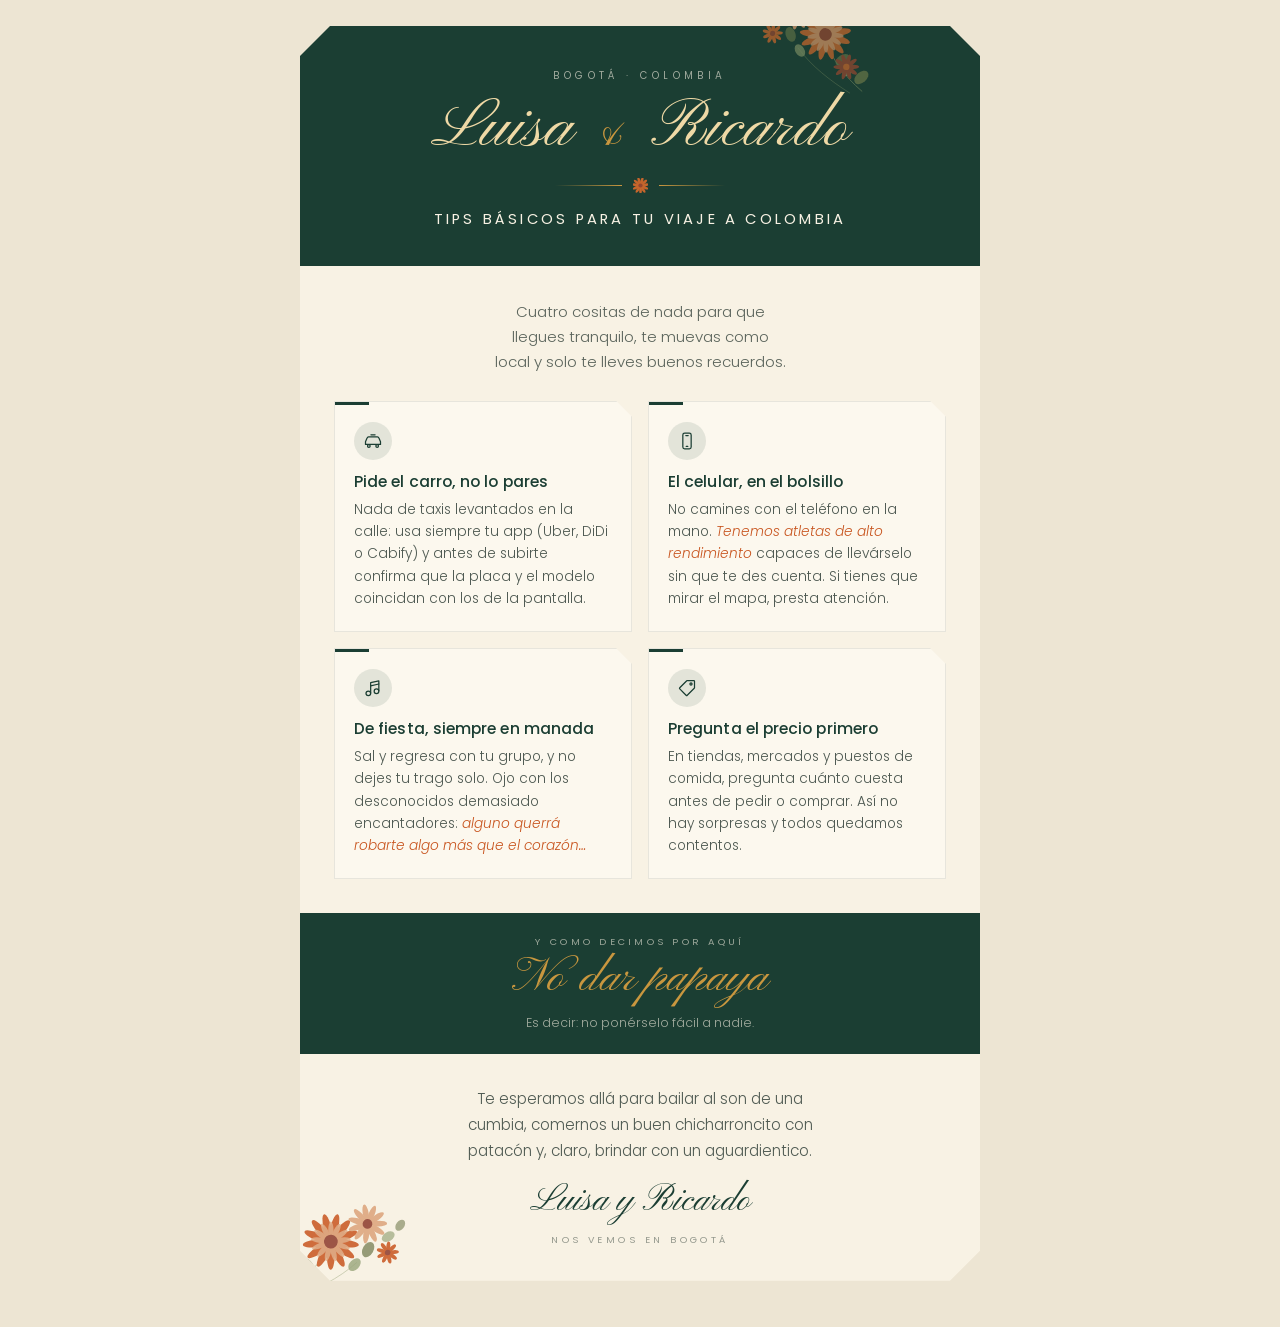
==== commit 58f77a79: "Eliminar programa, vestuario y preguntas; restaurar el flyer original" ====
--- a/tips-colombia-luisa-ricardo-v2.html
+++ b/tips-colombia-luisa-ricardo-v2.html
@@ -3,8 +3,7 @@
 <head>
 <meta charset="UTF-8">
 <meta name="viewport" content="width=device-width, initial-scale=1">
-<title>Guía del invitado · Boda de Luisa y Ricardo</title>
-<meta name="robots" content="noindex, nofollow">
+<title>Tips básicos para tu viaje a Colombia · Luisa y Ricardo</title>
 <link rel="preconnect" href="https://fonts.googleapis.com">
 <link rel="preconnect" href="https://fonts.gstatic.com" crossorigin>
 <link href="https://fonts.googleapis.com/css2?family=Pinyon+Script&family=Poppins:wght@300;400;500&display=swap" rel="stylesheet">
@@ -177,13 +176,6 @@
   .tip p{font-size:.855rem;line-height:1.62;color:rgba(51,65,58,.88)}
   .guino{color:var(--naranja);font-style:italic}
 
-  /* Datos por confirmar: subrayado punteado, igual que en la web.
-     Cuando el dato sea definitivo, quita la palabra  ph  de la etiqueta. */
-  .ph{
-    border-bottom:1.5px dotted var(--oro);
-    background:linear-gradient(transparent 72%,rgba(201,151,63,.16) 72%);
-  }
-
   /* ---------- Franja del dicho ---------- */
   .franja{
     background:var(--bosque);
@@ -235,63 +227,6 @@
     text-transform:uppercase;
     color:rgba(51,65,58,.5);
     margin-top:9px;
-  }
-
-  /* ---------- Bloques añadidos: programa, vestuario y dudas ---------- */
-  .seccion{padding:clamp(24px,5.5vw,34px) clamp(18px,5vw,34px)}
-  .seccion + .seccion{border-top:1px solid rgba(51,65,58,.12)}
-  .seccion--crema{background:var(--lino-claro)}
-
-  .rotulo{
-    text-align:center;font-size:.62rem;font-weight:400;letter-spacing:.34em;
-    text-transform:uppercase;color:var(--salvia);margin-bottom:6px;
-  }
-  .seccion h2{
-    text-align:center;font-family:var(--script);font-weight:400;
-    font-size:clamp(1.9rem,7vw,2.6rem);line-height:1.1;color:var(--bosque);
-    margin-bottom:16px;
-  }
-  .seccion .intro{
-    text-align:center;font-size:.9rem;line-height:1.6;color:rgba(51,65,58,.78);
-    max-width:46ch;margin:0 auto clamp(18px,4vw,24px);text-wrap:balance;
-  }
-
-  /* Programa */
-  .dia{margin-bottom:22px}
-  .dia:last-child{margin-bottom:0}
-  .dia-cab{
-    display:flex;align-items:baseline;gap:10px;flex-wrap:wrap;
-    padding-bottom:7px;margin-bottom:12px;border-bottom:1px solid rgba(51,65,58,.14);
-  }
-  .dia-cab h3{font-size:1rem;font-weight:500;color:var(--bosque)}
-  .dia-cab span{font-size:.6rem;letter-spacing:.2em;text-transform:uppercase;color:var(--salvia)}
-  .horario{list-style:none}
-  .horario li{display:grid;grid-template-columns:76px 1fr;gap:12px;margin-bottom:9px}
-  .horario li:last-child{margin-bottom:0}
-  .horario .h{font-size:.76rem;font-weight:500;color:var(--naranja);padding-top:1px}
-  .horario .q{font-size:.855rem;line-height:1.5;color:rgba(51,65,58,.9)}
-  .horario .q b{font-weight:500;color:var(--bosque)}
-
-  /* Vestuario */
-  .prendas{list-style:none;display:grid;grid-template-columns:1fr 1fr;gap:clamp(10px,2.4vw,14px)}
-  .prenda{
-    background:var(--lino);border:1px solid rgba(51,65,58,.1);padding:14px 15px;
-    clip-path:polygon(0 0,calc(100% - 12px) 0,100% 12px,100% 100%,0 100%);
-  }
-  .seccion--crema .prenda{background:var(--lino-claro)}
-  .prenda h4{font-size:.82rem;font-weight:500;color:var(--bosque);margin-bottom:4px}
-  .prenda p{font-size:.8rem;line-height:1.55;color:rgba(51,65,58,.86)}
-
-  /* Dudas */
-  .dudas{list-style:none}
-  .duda{padding:11px 0;border-bottom:1px solid rgba(51,65,58,.12)}
-  .duda:last-child{border-bottom:0}
-  .duda h4{font-size:.85rem;font-weight:500;color:var(--bosque);margin-bottom:3px}
-  .duda p{font-size:.82rem;line-height:1.58;color:rgba(51,65,58,.86)}
-
-  @media (max-width:520px){
-    .prendas{grid-template-columns:1fr}
-    .horario li{grid-template-columns:66px 1fr;gap:9px}
   }
 
   @keyframes entrada{from{opacity:0;transform:translateY(12px)}to{opacity:1;transform:none}}
@@ -323,19 +258,6 @@
     .cierre{padding:20px 36px 24px}
     .firma{font-size:1.95rem;margin-top:10px}
     .nosvemos{margin-top:7px}
-
-    /* Bloques añadidos: que no se parta ninguno a mitad de página */
-    .seccion{padding:20px 32px;page-break-inside:auto}
-    .seccion h2{font-size:2rem;margin-bottom:12px}
-    .seccion .intro{margin-bottom:14px;font-size:.86rem}
-    .dia,.prenda,.duda{page-break-inside:avoid;break-inside:avoid}
-    .horario li{page-break-inside:avoid;break-inside:avoid}
-    .prendas{gap:10px}
-    .prenda{padding:12px 13px}
-    /* El programa empieza en hoja nueva: la primera cara queda como el
-       flyer original de cuatro consejos. */
-    .seccion:first-of-type{page-break-before:always}
-    .cierre{page-break-before:avoid}
   }
 </style>
 </head>
@@ -397,115 +319,6 @@
     <em>Es decir: no ponérselo fácil a nadie.</em>
   </div>
 
-  <!-- ══════════════ PROGRAMA DEL FIN DE SEMANA ══════════════ -->
-  <section class="seccion">
-    <p class="rotulo">Tres días</p>
-    <h2>El programa</h2>
-    <p class="intro">La boda es el viernes, pero armamos un fin de semana completo. Vengan con calma: vale la pena llegar al menos un día antes para aclimatarse a la altura.</p>
-
-    <div class="dia">
-      <div class="dia-cab"><h3>Jueves 1 de abril</h3><span>Llegada · Opcional</span></div>
-      <ul class="horario">
-        <li><span class="h ph">6:00 p.m.</span><span class="q"><b>Cóctel de bienvenida.</b> <span class="ph">Lugar por confirmar.</span> Informal, para saludarnos sin prisa antes del día grande. Vengan abrigados: a esa hora ya hace frío.</span></li>
-      </ul>
-    </div>
-
-    <div class="dia">
-      <div class="dia-cab"><h3>Viernes 2 de abril</h3><span>El día de la boda</span></div>
-      <ul class="horario">
-        <li><span class="h ph">1:30 p.m.</span><span class="q"><b>Transporte desde Bogotá.</b> <span class="ph">Buses privados desde el punto de encuentro.</span> Puntualidad estricta — el trayecto es de más de una hora.</span></li>
-        <li><span class="h ph">3:00 p.m.</span><span class="q"><b>Llegada a la finca.</b> Recepción, bebida de bienvenida y tiempo para instalarse.</span></li>
-        <li><span class="h ph">4:00 p.m.</span><span class="q"><b>Ceremonia.</b> Al aire libre, en el jardín. Por favor estar sentados 20 minutos antes.</span></li>
-        <li><span class="h ph">5:00 p.m.</span><span class="q"><b>Cóctel y fotos.</b> Pasabocas, música en vivo y el atardecer sobre la sabana.</span></li>
-        <li><span class="h ph">7:30 p.m.</span><span class="q"><b>Cena.</b> Servida bajo carpa con calefacción. Menú de tres tiempos con opciones vegetarianas.</span></li>
-        <li><span class="h ph">10:00 p.m.</span><span class="q"><b>Fiesta.</b> Hora loca, DJ y lo que resulte. Habrá bebidas calientes para los valientes que salgan al jardín.</span></li>
-        <li><span class="h ph">3:00 a.m.</span><span class="q"><b>Último transporte de regreso.</b> <span class="ph">Buses de vuelta a Bogotá a la 1:00 y a las 3:00 a.m.</span></span></li>
-      </ul>
-    </div>
-
-    <div class="dia">
-      <div class="dia-cab"><h3>Sábado 3 de abril</h3><span>Despedida · Opcional</span></div>
-      <ul class="horario">
-        <li><span class="h ph">11:00 a.m.</span><span class="q"><b>Brunch de recuperación.</b> <span class="ph">Lugar por confirmar.</span> Vengan como puedan. Café colombiano en cantidades industriales, garantizado.</span></li>
-      </ul>
-    </div>
-  </section>
-
-  <!-- ══════════════ VESTUARIO Y CLIMA ══════════════ -->
-  <section class="seccion seccion--crema">
-    <p class="rotulo">Qué ponerse</p>
-    <h2>Vestuario y clima</h2>
-    <p class="intro">La regla de oro: elegante, pero preparado para el frío y para el pasto. La sabana de Bogotá engaña — sol fuerte al mediodía, 8 °C a medianoche.</p>
-
-    <ul class="prendas">
-      <li class="prenda">
-        <h4>Formal de campo</h4>
-        <p>Traje o cóctel, sin ser de gala. Ellos: traje completo, corbata opcional. Ellas: vestido largo o midi. <b>Por favor eviten el blanco y el marfil.</b></p>
-      </li>
-      <li class="prenda">
-        <h4>Zapatos</h4>
-        <p>La ceremonia es sobre pasto y el terreno tiene desniveles. Tacón ancho, plataforma o block heel. Los tacones de aguja se hunden — está comprobado.</p>
-      </li>
-      <li class="prenda">
-        <h4>Abrigo</h4>
-        <p>De día 18–20 °C; al caer el sol baja a 6–9 °C. Traigan pashmina, chal, blazer o abrigo de verdad. <span class="guino">No es un detalle: van a usarlo.</span></p>
-      </li>
-      <li class="prenda">
-        <h4>Temporada de lluvias</h4>
-        <p>Abril es de los meses más lluviosos en la sabana. Suelen ser aguaceros cortos de tarde. Hay plan B bajo carpa, pero un paraguas plegable no sobra.</p>
-      </li>
-      <li class="prenda">
-        <h4>Protector solar</h4>
-        <p>A 2.660 m el sol quema mucho más rápido aunque no haga calor. Bloqueador y gafas, incluso con cielo nublado.</p>
-      </li>
-      <li class="prenda">
-        <h4>Cambio de zapatos</h4>
-        <p>Si quieren bailar hasta el final, traigan un par plano de repuesto en el carro o en el bus. <span class="guino">Nadie los va a juzgar.</span></p>
-      </li>
-    </ul>
-  </section>
-
-  <!-- ══════════════ DUDAS FRECUENTES ══════════════ -->
-  <section class="seccion">
-    <p class="rotulo">Dudas</p>
-    <h2>Lo que más nos preguntan</h2>
-
-    <ul class="dudas">
-      <li class="duda">
-        <h4>¿Puedo llevar acompañante?</h4>
-        <p>La invitación indica el número de puestos reservados a su nombre. Si incluye acompañante, aparecerá especificado. Por temas de aforo no podemos añadir puestos adicionales — gracias por entenderlo.</p>
-      </li>
-      <li class="duda">
-        <h4>¿Habrá niños?</h4>
-        <p class="ph">[Elegir una opción] Sí, los niños son bienvenidos y tendremos zona de juegos con cuidadoras a partir de las 6:00 p.m. / La celebración es solo para adultos; con gusto les ayudamos a contactar una niñera de confianza en Bogotá.</p>
-      </li>
-      <li class="duda">
-        <h4>Tengo alergias o dieta especial. ¿Qué hago?</h4>
-        <p>Indíquenlo en el formulario de confirmación. Habrá opciones vegetarianas y podemos gestionar menús sin gluten, veganos o sin lactosa si lo sabemos con anticipación.</p>
-      </li>
-      <li class="duda">
-        <h4>¿Cuándo debo confirmar?</h4>
-        <p class="ph">Antes del 2 de enero de 2027. Como muchos vienen de fuera, entre más pronto confirmen, mejor podemos organizar transporte y hospedaje.</p>
-      </li>
-      <li class="duda">
-        <h4>¿Hace tanto frío como dicen?</h4>
-        <p>Sí. Es la duda que más nos han preguntado. Subachoque está a 2.663 m y de noche baja a 6–9 °C. No es frío extremo, pero si vienen esperando el Caribe la van a pasar mal. Abrigo, siempre.</p>
-      </li>
-      <li class="duda">
-        <h4>¿Puedo tomar fotos durante la ceremonia?</h4>
-        <p class="ph">Les pedimos guardar los celulares durante la ceremonia — queremos verles la cara, no las pantallas. Tenemos fotógrafo profesional y compartiremos todas las fotos después. En la fiesta, fotografíen todo lo que quieran y súbanlo con #RicardoYLuisa2027.</p>
-      </li>
-      <li class="duda">
-        <h4>¿Cómo funciona el transporte de regreso si me quedo hasta el final?</h4>
-        <p class="ph">Habrá dos buses de vuelta a Bogotá, a la 1:00 y a las 3:00 a.m. Si quieren reservar puesto, díganlo al confirmar en el apartado «¿Algo más que debamos saber?» y lo apuntamos.</p>
-      </li>
-      <li class="duda">
-        <h4>¿A quién escribo si tengo una duda que no está acá?</h4>
-        <p class="ph">A nuestra wedding planner, [Nombre]: WhatsApp +57 XXX XXX XXXX · hola@ejemplo.com. Responde en horario de Colombia (UTC−5).</p>
-      </li>
-    </ul>
-  </section>
-
   <footer class="cierre">
     <svg class="ramillete ramillete--cierre" viewBox="0 0 170 130" xmlns="http://www.w3.org/2000/svg" aria-hidden="true"><path d="M14 122C40 104 58 84 70 58" fill="none" stroke="#8A9A6B" stroke-width="1.1" stroke-linecap="round" opacity="0.75"/><path d="M30 126C58 112 84 96 104 74" fill="none" stroke="#8A9A6B" stroke-width="0.9" stroke-linecap="round" opacity="0.6"/><path d="M62 60C74 44 92 34 116 30" fill="none" stroke="#8A9A6B" stroke-width="0.9" stroke-linecap="round" opacity="0.6"/><ellipse cx="0" cy="-11.0" rx="7.0" ry="11.0" fill="#5F6B3A" opacity="0.9" transform="translate(24,112) rotate(-42)"/><ellipse cx="0" cy="-9.5" rx="6.2" ry="9.5" fill="#8A9A6B" opacity="0.85" transform="translate(40,104) rotate(-28)"/><ellipse cx="0" cy="-10.5" rx="6.8" ry="10.5" fill="#5F6B3A" opacity="0.8" transform="translate(52,90) rotate(-52)"/><ellipse cx="0" cy="-9.0" rx="6.0" ry="9.0" fill="#8A9A6B" opacity="0.8" transform="translate(96,84) rotate(38)"/><ellipse cx="0" cy="-10.0" rx="6.5" ry="10.0" fill="#5F6B3A" opacity="0.75" transform="translate(112,66) rotate(24)"/><ellipse cx="0" cy="-8.5" rx="5.6" ry="8.5" fill="#8A9A6B" opacity="0.7" transform="translate(132,44) rotate(52)"/><ellipse cx="0" cy="-7.5" rx="5.0" ry="7.5" fill="#5F6B3A" opacity="0.6" transform="translate(148,30) rotate(30)"/><g transform="translate(70,52)"><g fill="#C8551F"><ellipse cx="0" cy="-18.6" rx="4.6" ry="15.6" transform="rotate(8.0)"/><ellipse cx="0" cy="-18.6" rx="4.6" ry="15.6" transform="rotate(35.7)"/><ellipse cx="0" cy="-18.6" rx="4.6" ry="15.6" transform="rotate(63.4)"/><ellipse cx="0" cy="-18.6" rx="4.6" ry="15.6" transform="rotate(91.1)"/><ellipse cx="0" cy="-18.6" rx="4.6" ry="15.6" transform="rotate(118.8)"/><ellipse cx="0" cy="-18.6" rx="4.6" ry="15.6" transform="rotate(146.5)"/><ellipse cx="0" cy="-18.6" rx="4.6" ry="15.6" transform="rotate(174.2)"/><ellipse cx="0" cy="-18.6" rx="4.6" ry="15.6" transform="rotate(201.8)"/><ellipse cx="0" cy="-18.6" rx="4.6" ry="15.6" transform="rotate(229.5)"/><ellipse cx="0" cy="-18.6" rx="4.6" ry="15.6" transform="rotate(257.2)"/><ellipse cx="0" cy="-18.6" rx="4.6" ry="15.6" transform="rotate(284.9)"/><ellipse cx="0" cy="-18.6" rx="4.6" ry="15.6" transform="rotate(312.6)"/><ellipse cx="0" cy="-18.6" rx="4.6" ry="15.6" transform="rotate(340.3)"/></g><g fill="#DCA37A" opacity=".85"><ellipse cx="0" cy="-13.5" rx="3.3" ry="10.8" transform="rotate(21.8)"/><ellipse cx="0" cy="-13.5" rx="3.3" ry="10.8" transform="rotate(49.5)"/><ellipse cx="0" cy="-13.5" rx="3.3" ry="10.8" transform="rotate(77.2)"/><ellipse cx="0" cy="-13.5" rx="3.3" ry="10.8" transform="rotate(104.9)"/><ellipse cx="0" cy="-13.5" rx="3.3" ry="10.8" transform="rotate(132.6)"/><ellipse cx="0" cy="-13.5" rx="3.3" ry="10.8" transform="rotate(160.3)"/><ellipse cx="0" cy="-13.5" rx="3.3" ry="10.8" transform="rotate(188.0)"/><ellipse cx="0" cy="-13.5" rx="3.3" ry="10.8" transform="rotate(215.7)"/><ellipse cx="0" cy="-13.5" rx="3.3" ry="10.8" transform="rotate(243.4)"/><ellipse cx="0" cy="-13.5" rx="3.3" ry="10.8" transform="rotate(271.1)"/><ellipse cx="0" cy="-13.5" rx="3.3" ry="10.8" transform="rotate(298.8)"/><ellipse cx="0" cy="-13.5" rx="3.3" ry="10.8" transform="rotate(326.5)"/><ellipse cx="0" cy="-13.5" rx="3.3" ry="10.8" transform="rotate(354.2)"/></g><circle r="8.4" fill="#8C3A2B"/></g><g transform="translate(112,26)"><g fill="#DCA37A"><ellipse cx="0" cy="-13.0" rx="3.6" ry="10.9" transform="rotate(17.0)"/><ellipse cx="0" cy="-13.0" rx="3.6" ry="10.9" transform="rotate(49.7)"/><ellipse cx="0" cy="-13.0" rx="3.6" ry="10.9" transform="rotate(82.5)"/><ellipse cx="0" cy="-13.0" rx="3.6" ry="10.9" transform="rotate(115.2)"/><ellipse cx="0" cy="-13.0" rx="3.6" ry="10.9" transform="rotate(147.9)"/><ellipse cx="0" cy="-13.0" rx="3.6" ry="10.9" transform="rotate(180.6)"/><ellipse cx="0" cy="-13.0" rx="3.6" ry="10.9" transform="rotate(213.4)"/><ellipse cx="0" cy="-13.0" rx="3.6" ry="10.9" transform="rotate(246.1)"/><ellipse cx="0" cy="-13.0" rx="3.6" ry="10.9" transform="rotate(278.8)"/><ellipse cx="0" cy="-13.0" rx="3.6" ry="10.9" transform="rotate(311.5)"/><ellipse cx="0" cy="-13.0" rx="3.6" ry="10.9" transform="rotate(344.3)"/></g><circle r="5.9" fill="#8C3A2B"/></g><g transform="translate(38,92)"><g fill="#8C3A2B"><ellipse cx="0" cy="-9.3" rx="2.8" ry="7.8" transform="rotate(25.0)"/><ellipse cx="0" cy="-9.3" rx="2.8" ry="7.8" transform="rotate(61.0)"/><ellipse cx="0" cy="-9.3" rx="2.8" ry="7.8" transform="rotate(97.0)"/><ellipse cx="0" cy="-9.3" rx="2.8" ry="7.8" transform="rotate(133.0)"/><ellipse cx="0" cy="-9.3" rx="2.8" ry="7.8" transform="rotate(169.0)"/><ellipse cx="0" cy="-9.3" rx="2.8" ry="7.8" transform="rotate(205.0)"/><ellipse cx="0" cy="-9.3" rx="2.8" ry="7.8" transform="rotate(241.0)"/><ellipse cx="0" cy="-9.3" rx="2.8" ry="7.8" transform="rotate(277.0)"/><ellipse cx="0" cy="-9.3" rx="2.8" ry="7.8" transform="rotate(313.0)"/><ellipse cx="0" cy="-9.3" rx="2.8" ry="7.8" transform="rotate(349.0)"/></g><circle r="4.2" fill="#C8551F"/></g><g transform="translate(140,58)"><g fill="#C8551F"><ellipse cx="0" cy="-7.4" rx="2.4" ry="6.2" transform="rotate(40.0)"/><ellipse cx="0" cy="-7.4" rx="2.4" ry="6.2" transform="rotate(80.0)"/><ellipse cx="0" cy="-7.4" rx="2.4" ry="6.2" transform="rotate(120.0)"/><ellipse cx="0" cy="-7.4" rx="2.4" ry="6.2" transform="rotate(160.0)"/><ellipse cx="0" cy="-7.4" rx="2.4" ry="6.2" transform="rotate(200.0)"/><ellipse cx="0" cy="-7.4" rx="2.4" ry="6.2" transform="rotate(240.0)"/><ellipse cx="0" cy="-7.4" rx="2.4" ry="6.2" transform="rotate(280.0)"/><ellipse cx="0" cy="-7.4" rx="2.4" ry="6.2" transform="rotate(320.0)"/><ellipse cx="0" cy="-7.4" rx="2.4" ry="6.2" transform="rotate(360.0)"/></g><circle r="3.4" fill="#8C3A2B"/></g></svg>
     <p class="despedida">Te esperamos allá para bailar al son de una cumbia, comernos un buen chicharroncito con patacón y, claro, brindar con un aguardientico.</p>
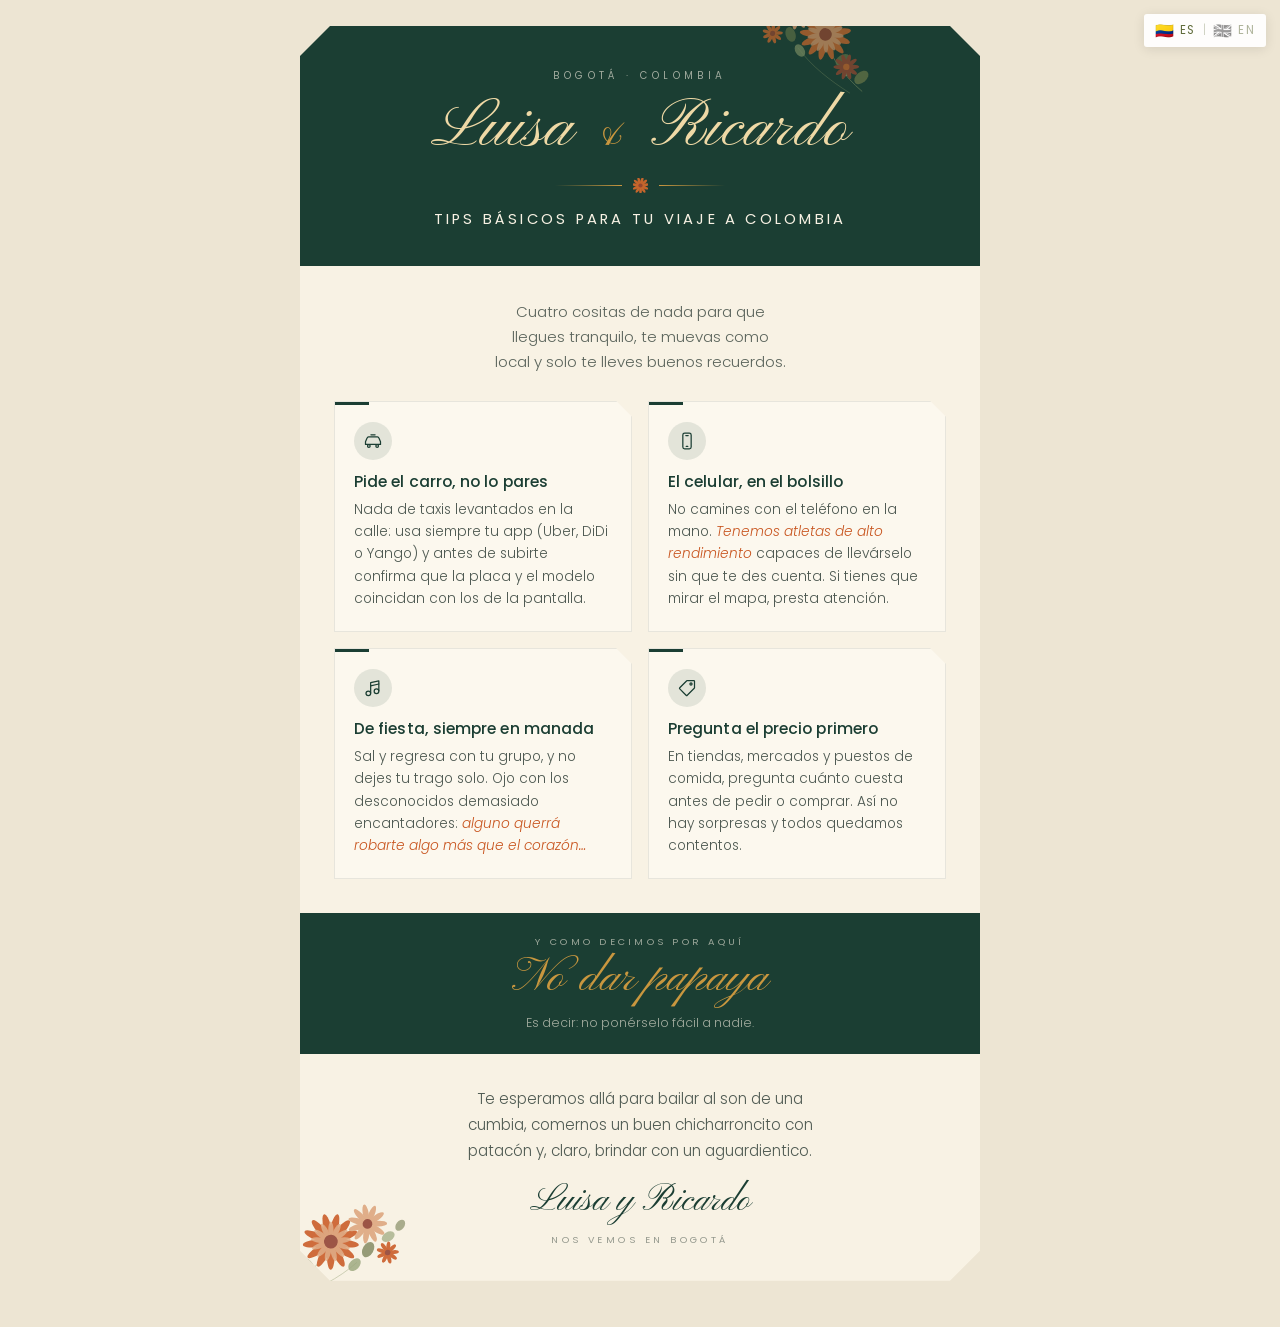
==== commit bb7a185e: "Navegación por pestañas, versión en inglés y ajustes de contenido La web pasa de ser una sola página" ====
--- a/tips-colombia-luisa-ricardo-v2.html
+++ b/tips-colombia-luisa-ricardo-v2.html
@@ -238,6 +238,35 @@
     .tip{padding:17px 17px 18px}
   }
 
+  /* ═══ DOS IDIOMAS ═══
+     Cada texto está escrito dos veces, con lang="es" y lang="en".
+     El <body> lleva data-idioma y aquí se esconde el que no toca.
+     ⚠ Los botones del selector NO deben llevar lang: se ocultarían solos. */
+  body[data-idioma="es"] [lang="en"]{display:none}
+  body[data-idioma="en"] [lang="es"]{display:none}
+
+  .idiomas{
+    position:fixed;top:14px;right:14px;z-index:20;
+    display:flex;align-items:center;gap:7px;
+    background:rgba(255,255,255,.92);padding:6px 11px;border-radius:3px;
+    box-shadow:0 2px 12px rgba(0,0,0,.10);
+  }
+  .idioma{
+    display:inline-flex;align-items:center;gap:5px;
+    background:none;border:none;cursor:pointer;padding:2px 0;
+    font-family:inherit;font-size:.72rem;letter-spacing:.12em;text-transform:uppercase;
+    color:#5F6B3A;opacity:.5;transition:.25s;
+  }
+  .idioma:hover,.idioma.actual{opacity:1}
+  .idioma .bandera{font-size:.95rem;line-height:1;filter:grayscale(1);transition:.25s}
+  .idioma:hover .bandera,.idioma.actual .bandera{filter:none}
+  .idioma-sep{opacity:.35;font-size:.72rem;color:#5F6B3A}
+
+  @media print{
+    /* La hoja se imprime en el idioma que esté elegido; el selector, no. */
+    .idiomas{display:none!important}
+  }
+
   @media print{
     @page{size:A4;margin:9mm}
     body{background:#fff;padding:0;display:block}
@@ -261,7 +290,15 @@
   }
 </style>
 </head>
-<body>
+<body data-idioma="es">
+
+<!--
+  SELECTOR DE IDIOMA. Flota en una esquina y no sale al imprimir: la hoja
+  se imprime en el idioma que el visitante tenga elegido en ese momento.
+-->
+<div class="idiomas">
+  <button type="button" class="idioma" data-ir="es" aria-label="Ver en español"><span class="bandera" aria-hidden="true">🇨🇴</span>ES</button><span class="idioma-sep" aria-hidden="true">|</span><button type="button" class="idioma" data-ir="en" aria-label="View in English"><span class="bandera" aria-hidden="true">🇬🇧</span>EN</button>
+</div>
 
 <div class="hoja">
 
@@ -270,11 +307,13 @@
     <p class="lugar">Bogotá · Colombia</p>
     <h1 class="nombres">Luisa <span class="y">&amp;</span> Ricardo</h1>
     <div class="ramita-fila"><span class="hilo"></span><svg class="flor-divisor" viewBox="-17 -17 34 34" xmlns="http://www.w3.org/2000/svg" aria-hidden="true"><g transform="translate(0,0)"><g fill="#C4652C"><ellipse cx="0" cy="-10.5" rx="3.1" ry="8.8" transform="rotate(16.0)"/><ellipse cx="0" cy="-10.5" rx="3.1" ry="8.8" transform="rotate(48.7)"/><ellipse cx="0" cy="-10.5" rx="3.1" ry="8.8" transform="rotate(81.5)"/><ellipse cx="0" cy="-10.5" rx="3.1" ry="8.8" transform="rotate(114.2)"/><ellipse cx="0" cy="-10.5" rx="3.1" ry="8.8" transform="rotate(146.9)"/><ellipse cx="0" cy="-10.5" rx="3.1" ry="8.8" transform="rotate(179.6)"/><ellipse cx="0" cy="-10.5" rx="3.1" ry="8.8" transform="rotate(212.4)"/><ellipse cx="0" cy="-10.5" rx="3.1" ry="8.8" transform="rotate(245.1)"/><ellipse cx="0" cy="-10.5" rx="3.1" ry="8.8" transform="rotate(277.8)"/><ellipse cx="0" cy="-10.5" rx="3.1" ry="8.8" transform="rotate(310.5)"/><ellipse cx="0" cy="-10.5" rx="3.1" ry="8.8" transform="rotate(343.3)"/></g><circle r="4.8" fill="#93472F"/></g></svg><span class="hilo"></span></div>
-    <h2 class="titulo">Tips básicos para tu viaje a Colombia</h2>
+    <h2 class="titulo" lang="es">Tips básicos para tu viaje a Colombia</h2>
+    <h2 class="titulo" lang="en">A few tips for your trip to Colombia</h2>
   </header>
 
   <section class="cuerpo">
-    <p class="entrada">Cuatro cositas de nada para que llegues tranquilo, te muevas como local y solo te lleves buenos recuerdos.</p>
+    <p class="entrada" lang="es">Cuatro cositas de nada para que llegues tranquilo, te muevas como local y solo te lleves buenos recuerdos.</p>
+    <p class="entrada" lang="en">Four small things, so you arrive relaxed, get around like a local and take home nothing but good memories.</p>
 
     <ul class="tips">
 
@@ -282,51 +321,90 @@
         <div class="sello" aria-hidden="true">
           <svg viewBox="0 0 24 24"><path d="M3 16v-3.2l1.9-4.4A2 2 0 0 1 6.7 7h10.6a2 2 0 0 1 1.8 1.4L21 12.8V16"/><path d="M3 16h18"/><circle cx="7" cy="18" r="1.6"/><circle cx="17" cy="18" r="1.6"/><path d="M9.5 4.6h5"/></svg>
         </div>
-        <h3>Pide el carro, no lo pares</h3>
-        <p>Nada de taxis levantados en la calle: usa siempre tu app (Uber, DiDi o Cabify) y antes de subirte confirma que la placa y el modelo coincidan con los de la pantalla.</p>
+        <h3 lang="es">Pide el carro, no lo pares</h3>
+        <h3 lang="en">Order the car, do not hail it</h3>
+        <p lang="es">Nada de taxis levantados en la calle: usa siempre tu app (Uber, DiDi o Yango) y antes de subirte confirma que la placa y el modelo coincidan con los de la pantalla.</p>
+        <p lang="en">Never flag down a taxi in the street: always use an app (Uber, DiDi or Yango), and before getting in, check that the plate and model match your screen.</p>
       </li>
 
       <li class="tip">
         <div class="sello" aria-hidden="true">
           <svg viewBox="0 0 24 24"><rect x="7" y="2.5" width="10" height="19" rx="2.2"/><path d="M10.6 5.4h2.8"/><path d="M11 18.4h2"/></svg>
         </div>
-        <h3>El celular, en el bolsillo</h3>
-        <p>No camines con el teléfono en la mano. <span class="guino">Tenemos atletas de alto rendimiento</span> capaces de llevárselo sin que te des cuenta. Si tienes que mirar el mapa, presta atención.</p>
+        <h3 lang="es">El celular, en el bolsillo</h3>
+        <h3 lang="en">Keep your phone in your pocket</h3>
+        <p lang="es">No camines con el teléfono en la mano. <span class="guino">Tenemos atletas de alto rendimiento</span> capaces de llevárselo sin que te des cuenta. Si tienes que mirar el mapa, presta atención.</p>
+        <p lang="en">Do not walk with your phone in your hand. <span class="guino">We have some world-class athletes</span> who can take it without you noticing. If you need the map, stop and pay attention.</p>
       </li>
 
       <li class="tip">
         <div class="sello" aria-hidden="true">
           <svg viewBox="0 0 24 24"><path d="M9.2 18V5.6L19 3.4v12"/><path d="M9.2 9.4 19 7.2"/><circle cx="6.4" cy="18.4" r="2.8"/><circle cx="16.2" cy="15.8" r="2.8"/></svg>
         </div>
-        <h3>De fiesta, siempre en manada</h3>
-        <p>Sal y regresa con tu grupo, y no dejes tu trago solo. Ojo con los desconocidos demasiado encantadores: <span class="guino">alguno querrá robarte algo más que el corazón…</span></p>
+        <h3 lang="es">De fiesta, siempre en manada</h3>
+        <h3 lang="en">Go out as a pack</h3>
+        <p lang="es">Sal y regresa con tu grupo, y no dejes tu trago solo. Ojo con los desconocidos demasiado encantadores: <span class="guino">alguno querrá robarte algo más que el corazón…</span></p>
+        <p lang="en">Leave and come back with your group, and never leave your drink unattended. Be wary of strangers who are a little too charming: <span class="guino">one of them may be after more than your heart…</span></p>
       </li>
 
       <li class="tip">
         <div class="sello" aria-hidden="true">
           <svg viewBox="0 0 24 24"><path d="M12.4 3H20a1 1 0 0 1 1 1v7.6a1 1 0 0 1-.3.7l-8.4 8.4a1 1 0 0 1-1.4 0l-7.6-7.6a1 1 0 0 1 0-1.4l8.4-8.4a1 1 0 0 1 .7-.3Z"/><circle cx="16.8" cy="7.2" r="1.3"/></svg>
         </div>
-        <h3>Pregunta el precio primero</h3>
-        <p>En tiendas, mercados y puestos de comida, pregunta cuánto cuesta antes de pedir o comprar. Así no hay sorpresas y todos quedamos contentos.</p>
+        <h3 lang="es">Pregunta el precio primero</h3>
+        <h3 lang="en">Ask the price first</h3>
+        <p lang="es">En tiendas, mercados y puestos de comida, pregunta cuánto cuesta antes de pedir o comprar. Así no hay sorpresas y todos quedamos contentos.</p>
+        <p lang="en">In shops, markets and food stalls, ask what it costs before you order or buy. No surprises, and everyone goes home happy.</p>
       </li>
 
     </ul>
   </section>
 
   <div class="franja">
-    <p class="previa">Y como decimos por aquí</p>
+    <p class="previa" lang="es">Y como decimos por aquí</p>
+    <p class="previa" lang="en">And as we say around here</p>
     <strong>No dar papaya</strong>
-    <em>Es decir: no ponérselo fácil a nadie.</em>
+    <em><span lang="es">Es decir: no ponérselo fácil a nadie.</span><span lang="en">Roughly: do not make it easy for anyone.</span></em>
   </div>
 
   <footer class="cierre">
     <svg class="ramillete ramillete--cierre" viewBox="0 0 170 130" xmlns="http://www.w3.org/2000/svg" aria-hidden="true"><path d="M14 122C40 104 58 84 70 58" fill="none" stroke="#8A9A6B" stroke-width="1.1" stroke-linecap="round" opacity="0.75"/><path d="M30 126C58 112 84 96 104 74" fill="none" stroke="#8A9A6B" stroke-width="0.9" stroke-linecap="round" opacity="0.6"/><path d="M62 60C74 44 92 34 116 30" fill="none" stroke="#8A9A6B" stroke-width="0.9" stroke-linecap="round" opacity="0.6"/><ellipse cx="0" cy="-11.0" rx="7.0" ry="11.0" fill="#5F6B3A" opacity="0.9" transform="translate(24,112) rotate(-42)"/><ellipse cx="0" cy="-9.5" rx="6.2" ry="9.5" fill="#8A9A6B" opacity="0.85" transform="translate(40,104) rotate(-28)"/><ellipse cx="0" cy="-10.5" rx="6.8" ry="10.5" fill="#5F6B3A" opacity="0.8" transform="translate(52,90) rotate(-52)"/><ellipse cx="0" cy="-9.0" rx="6.0" ry="9.0" fill="#8A9A6B" opacity="0.8" transform="translate(96,84) rotate(38)"/><ellipse cx="0" cy="-10.0" rx="6.5" ry="10.0" fill="#5F6B3A" opacity="0.75" transform="translate(112,66) rotate(24)"/><ellipse cx="0" cy="-8.5" rx="5.6" ry="8.5" fill="#8A9A6B" opacity="0.7" transform="translate(132,44) rotate(52)"/><ellipse cx="0" cy="-7.5" rx="5.0" ry="7.5" fill="#5F6B3A" opacity="0.6" transform="translate(148,30) rotate(30)"/><g transform="translate(70,52)"><g fill="#C8551F"><ellipse cx="0" cy="-18.6" rx="4.6" ry="15.6" transform="rotate(8.0)"/><ellipse cx="0" cy="-18.6" rx="4.6" ry="15.6" transform="rotate(35.7)"/><ellipse cx="0" cy="-18.6" rx="4.6" ry="15.6" transform="rotate(63.4)"/><ellipse cx="0" cy="-18.6" rx="4.6" ry="15.6" transform="rotate(91.1)"/><ellipse cx="0" cy="-18.6" rx="4.6" ry="15.6" transform="rotate(118.8)"/><ellipse cx="0" cy="-18.6" rx="4.6" ry="15.6" transform="rotate(146.5)"/><ellipse cx="0" cy="-18.6" rx="4.6" ry="15.6" transform="rotate(174.2)"/><ellipse cx="0" cy="-18.6" rx="4.6" ry="15.6" transform="rotate(201.8)"/><ellipse cx="0" cy="-18.6" rx="4.6" ry="15.6" transform="rotate(229.5)"/><ellipse cx="0" cy="-18.6" rx="4.6" ry="15.6" transform="rotate(257.2)"/><ellipse cx="0" cy="-18.6" rx="4.6" ry="15.6" transform="rotate(284.9)"/><ellipse cx="0" cy="-18.6" rx="4.6" ry="15.6" transform="rotate(312.6)"/><ellipse cx="0" cy="-18.6" rx="4.6" ry="15.6" transform="rotate(340.3)"/></g><g fill="#DCA37A" opacity=".85"><ellipse cx="0" cy="-13.5" rx="3.3" ry="10.8" transform="rotate(21.8)"/><ellipse cx="0" cy="-13.5" rx="3.3" ry="10.8" transform="rotate(49.5)"/><ellipse cx="0" cy="-13.5" rx="3.3" ry="10.8" transform="rotate(77.2)"/><ellipse cx="0" cy="-13.5" rx="3.3" ry="10.8" transform="rotate(104.9)"/><ellipse cx="0" cy="-13.5" rx="3.3" ry="10.8" transform="rotate(132.6)"/><ellipse cx="0" cy="-13.5" rx="3.3" ry="10.8" transform="rotate(160.3)"/><ellipse cx="0" cy="-13.5" rx="3.3" ry="10.8" transform="rotate(188.0)"/><ellipse cx="0" cy="-13.5" rx="3.3" ry="10.8" transform="rotate(215.7)"/><ellipse cx="0" cy="-13.5" rx="3.3" ry="10.8" transform="rotate(243.4)"/><ellipse cx="0" cy="-13.5" rx="3.3" ry="10.8" transform="rotate(271.1)"/><ellipse cx="0" cy="-13.5" rx="3.3" ry="10.8" transform="rotate(298.8)"/><ellipse cx="0" cy="-13.5" rx="3.3" ry="10.8" transform="rotate(326.5)"/><ellipse cx="0" cy="-13.5" rx="3.3" ry="10.8" transform="rotate(354.2)"/></g><circle r="8.4" fill="#8C3A2B"/></g><g transform="translate(112,26)"><g fill="#DCA37A"><ellipse cx="0" cy="-13.0" rx="3.6" ry="10.9" transform="rotate(17.0)"/><ellipse cx="0" cy="-13.0" rx="3.6" ry="10.9" transform="rotate(49.7)"/><ellipse cx="0" cy="-13.0" rx="3.6" ry="10.9" transform="rotate(82.5)"/><ellipse cx="0" cy="-13.0" rx="3.6" ry="10.9" transform="rotate(115.2)"/><ellipse cx="0" cy="-13.0" rx="3.6" ry="10.9" transform="rotate(147.9)"/><ellipse cx="0" cy="-13.0" rx="3.6" ry="10.9" transform="rotate(180.6)"/><ellipse cx="0" cy="-13.0" rx="3.6" ry="10.9" transform="rotate(213.4)"/><ellipse cx="0" cy="-13.0" rx="3.6" ry="10.9" transform="rotate(246.1)"/><ellipse cx="0" cy="-13.0" rx="3.6" ry="10.9" transform="rotate(278.8)"/><ellipse cx="0" cy="-13.0" rx="3.6" ry="10.9" transform="rotate(311.5)"/><ellipse cx="0" cy="-13.0" rx="3.6" ry="10.9" transform="rotate(344.3)"/></g><circle r="5.9" fill="#8C3A2B"/></g><g transform="translate(38,92)"><g fill="#8C3A2B"><ellipse cx="0" cy="-9.3" rx="2.8" ry="7.8" transform="rotate(25.0)"/><ellipse cx="0" cy="-9.3" rx="2.8" ry="7.8" transform="rotate(61.0)"/><ellipse cx="0" cy="-9.3" rx="2.8" ry="7.8" transform="rotate(97.0)"/><ellipse cx="0" cy="-9.3" rx="2.8" ry="7.8" transform="rotate(133.0)"/><ellipse cx="0" cy="-9.3" rx="2.8" ry="7.8" transform="rotate(169.0)"/><ellipse cx="0" cy="-9.3" rx="2.8" ry="7.8" transform="rotate(205.0)"/><ellipse cx="0" cy="-9.3" rx="2.8" ry="7.8" transform="rotate(241.0)"/><ellipse cx="0" cy="-9.3" rx="2.8" ry="7.8" transform="rotate(277.0)"/><ellipse cx="0" cy="-9.3" rx="2.8" ry="7.8" transform="rotate(313.0)"/><ellipse cx="0" cy="-9.3" rx="2.8" ry="7.8" transform="rotate(349.0)"/></g><circle r="4.2" fill="#C8551F"/></g><g transform="translate(140,58)"><g fill="#C8551F"><ellipse cx="0" cy="-7.4" rx="2.4" ry="6.2" transform="rotate(40.0)"/><ellipse cx="0" cy="-7.4" rx="2.4" ry="6.2" transform="rotate(80.0)"/><ellipse cx="0" cy="-7.4" rx="2.4" ry="6.2" transform="rotate(120.0)"/><ellipse cx="0" cy="-7.4" rx="2.4" ry="6.2" transform="rotate(160.0)"/><ellipse cx="0" cy="-7.4" rx="2.4" ry="6.2" transform="rotate(200.0)"/><ellipse cx="0" cy="-7.4" rx="2.4" ry="6.2" transform="rotate(240.0)"/><ellipse cx="0" cy="-7.4" rx="2.4" ry="6.2" transform="rotate(280.0)"/><ellipse cx="0" cy="-7.4" rx="2.4" ry="6.2" transform="rotate(320.0)"/><ellipse cx="0" cy="-7.4" rx="2.4" ry="6.2" transform="rotate(360.0)"/></g><circle r="3.4" fill="#8C3A2B"/></g></svg>
-    <p class="despedida">Te esperamos allá para bailar al son de una cumbia, comernos un buen chicharroncito con patacón y, claro, brindar con un aguardientico.</p>
+    <p class="despedida" lang="es">Te esperamos allá para bailar al son de una cumbia, comernos un buen chicharroncito con patacón y, claro, brindar con un aguardientico.</p>
+    <p class="despedida" lang="en">We will be waiting for you — to dance a cumbia, share a good chicharrón with patacón and, of course, raise a glass of aguardiente.</p>
     <p class="firma">Luisa y Ricardo</p>
-    <p class="nosvemos">Nos vemos en Bogotá</p>
+    <p class="nosvemos" lang="es">Nos vemos en Bogotá</p>
+    <p class="nosvemos" lang="en">See you in Bogotá</p>
   </footer>
 
 </div>
 
+<script>
+/* Cambio de idioma. Comparte el mismo recuerdo ('idioma' en el navegador)
+   que la web principal: si allí se eligió inglés, esta hoja abre en inglés. */
+(function(){
+  'use strict';
+  var botones = [].slice.call(document.querySelectorAll('.idioma'));
+  var TITULOS = {
+    es: 'Tips básicos para tu viaje a Colombia · Luisa y Ricardo',
+    en: 'A few tips for your trip to Colombia · Luisa & Ricardo'
+  };
+  function poner(idioma, recordar){
+    if(idioma !== 'en') idioma = 'es';
+    document.body.setAttribute('data-idioma', idioma);
+    document.documentElement.setAttribute('lang', idioma);
+    document.title = TITULOS[idioma];
+    botones.forEach(function(b){
+      b.classList.toggle('actual', b.getAttribute('data-ir') === idioma);
+    });
+    if(recordar){ try{ localStorage.setItem('idioma', idioma); }catch(e){} }
+  }
+  var guardado = null;
+  try{ guardado = localStorage.getItem('idioma'); }catch(e){}
+  poner(guardado || 'es', false);
+  botones.forEach(function(b){
+    b.addEventListener('click', function(){ poner(b.getAttribute('data-ir'), true); });
+  });
+})();
+</script>
 </body>
 </html>
